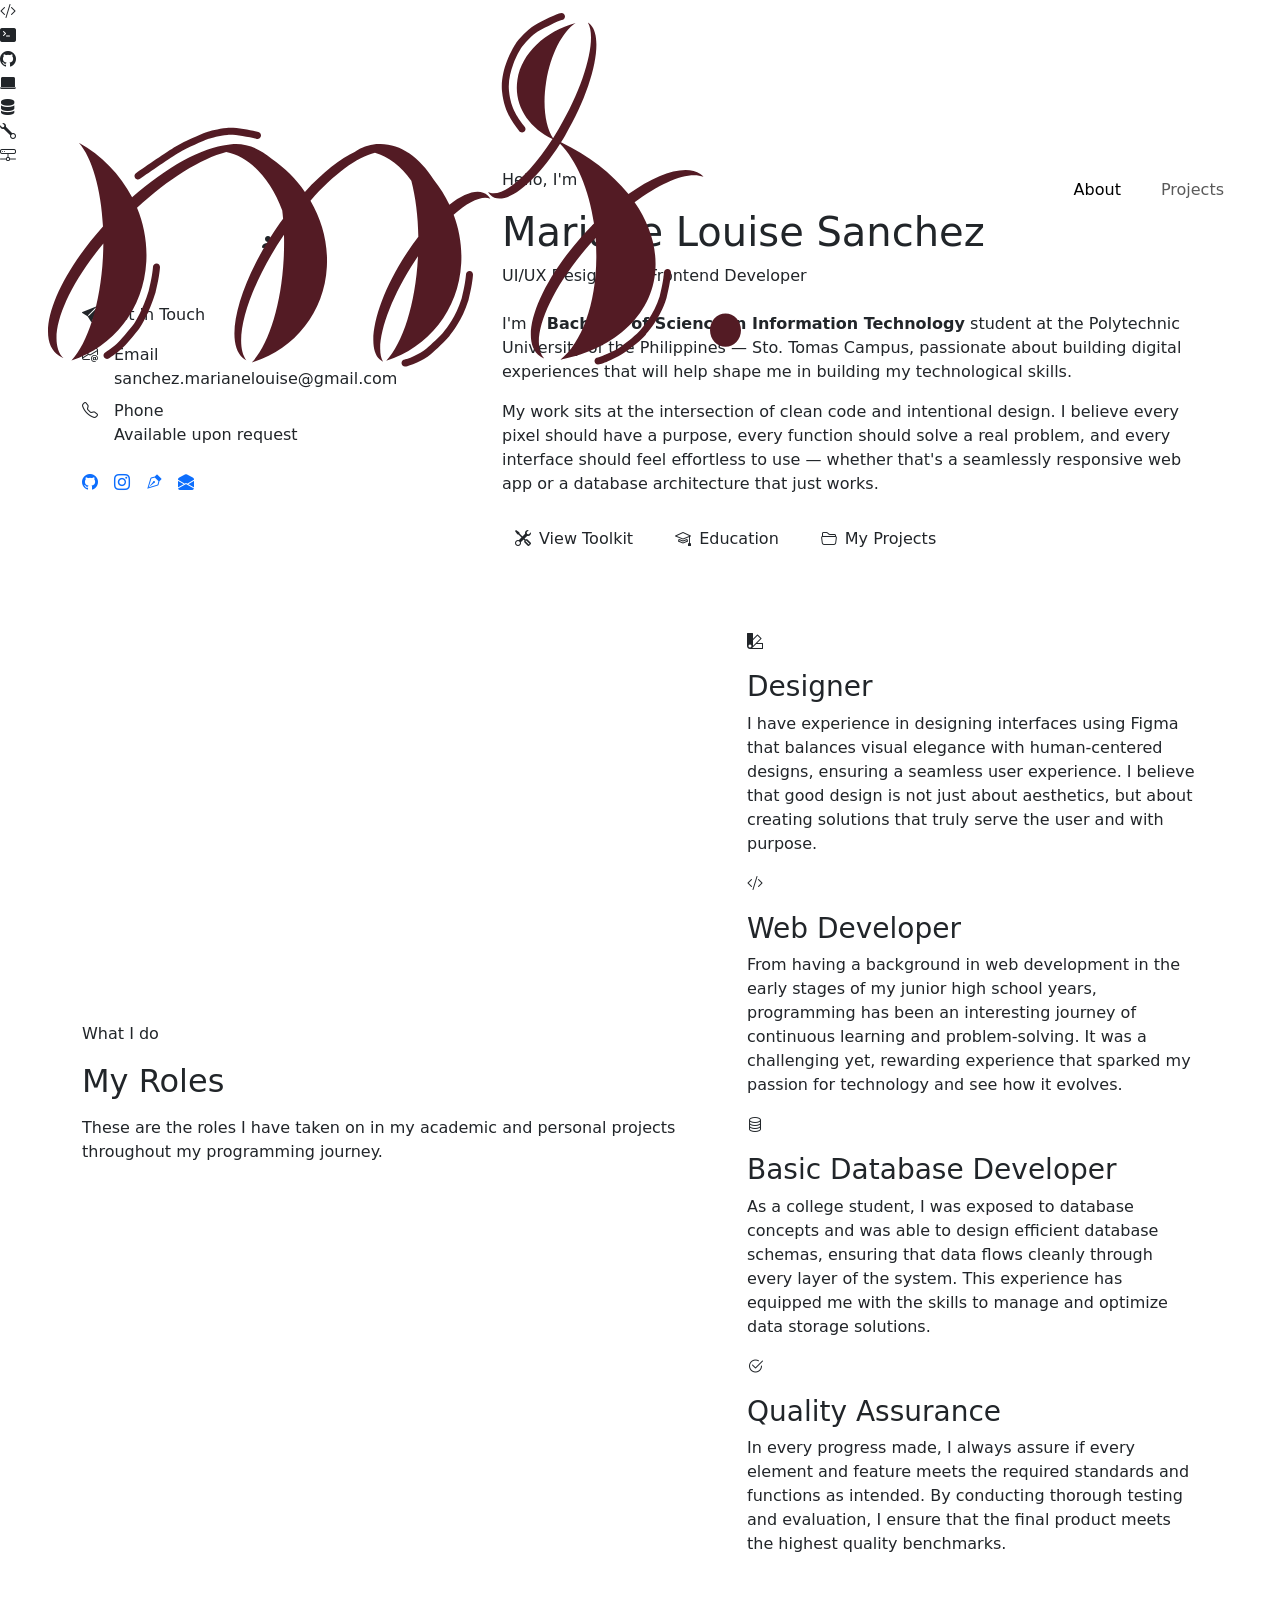
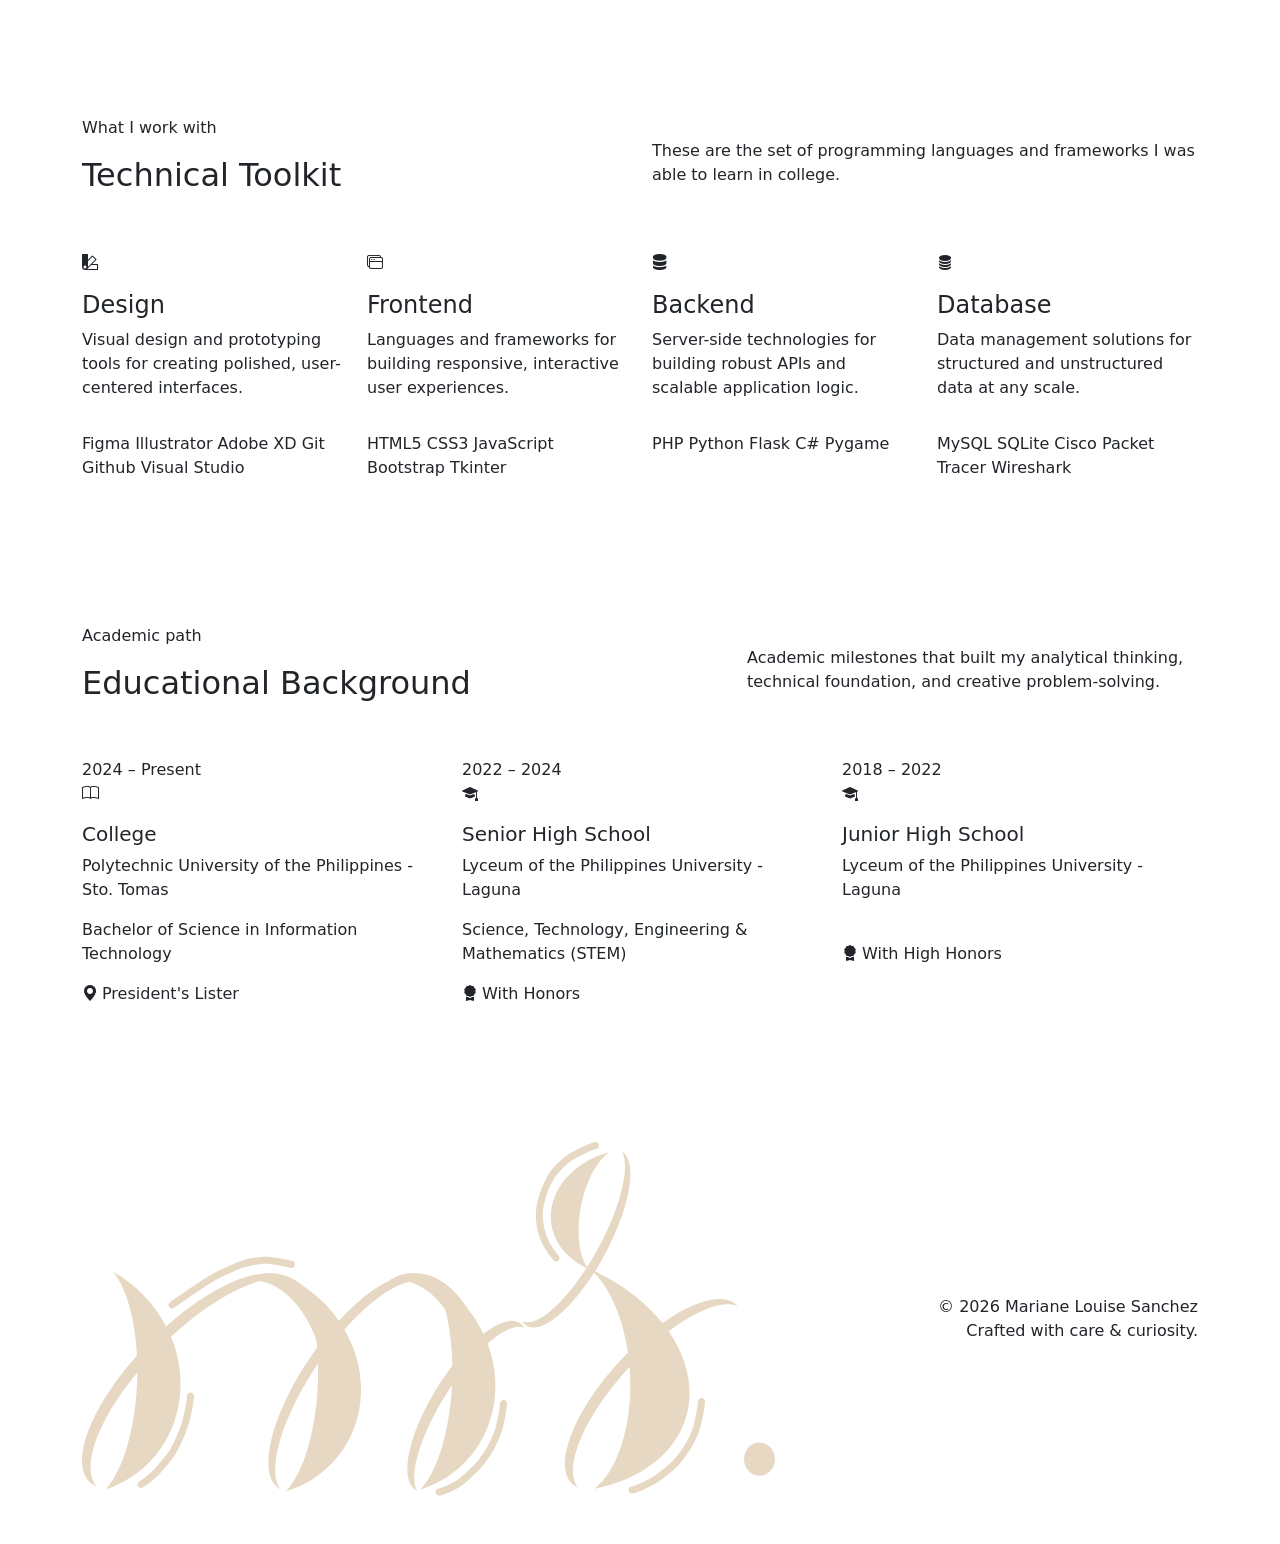
==== index.html @ dd2b7cd0 "Add files via upload" ====
<!doctype html>
<html lang="en">
<head>
  <meta charset="utf-8">
  <meta name="viewport" content="width=device-width, initial-scale=1">
  <title>Mariane Louise Sanchez — Portfolio</title>

  <link rel="icon" href="LogoR.svg" type="image/svg+xml">

  <!-- Google Fonts -->
  <link rel="preconnect" href="https://fonts.googleapis.com">
  <link rel="preconnect" href="https://fonts.gstatic.com" crossorigin>
  <link href="https://fonts.googleapis.com/css2?family=Cormorant+Garamond:ital,wght@0,300;0,400;0,500;0,600;1,300;1,400&family=Pinyon+Script&family=DM+Sans:wght@300;400;500&display=swap" rel="stylesheet">

  <!-- Bootstrap 5 -->
  <link href="https://cdn.jsdelivr.net/npm/bootstrap@5.3.8/dist/css/bootstrap.min.css" rel="stylesheet">
  <!-- Bootstrap Icons -->
  <link rel="stylesheet" href="https://cdn.jsdelivr.net/npm/bootstrap-icons@1.11.3/font/bootstrap-icons.css">

  <link rel="stylesheet" href="static/style.css">
</head>
<body>

  <!-- ░░ NAVBAR ░░ -->
  <nav class="navbar navbar-expand-lg ms-navbar fixed-top">
    <div class="container-fluid px-4 px-lg-5">
      <a class="navbar-brand ms-brand" href="index.html">
        <img src="LogoR.svg" alt="Mariane Louise Sanchez logo" class="navbar-logo">
      </a>
      <button class="navbar-toggler border-0 shadow-none" type="button"
              data-bs-toggle="collapse" data-bs-target="#navMain"
              aria-controls="navMain" aria-expanded="false" aria-label="Toggle navigation">
        <i class="bi bi-list fs-4 text-maroon"></i>
      </button>
      <div class="collapse navbar-collapse justify-content-end" id="navMain">
        <ul class="navbar-nav align-items-center gap-4">
          <li class="nav-item"><a class="nav-link ms-link active" href="index.html">About</a></li>
          <li class="nav-item"><a class="nav-link ms-link" href="projects.html">Projects</a></li>
        </ul>
      </div>
    </div>
  </nav>

  <!-- ░░ HERO / ABOUT ░░ -->
  <section id="about" class="ms-hero">
    <!-- Ambient background shapes -->
    <div class="hero-orb hero-orb-1" aria-hidden="true"></div>
    <div class="hero-orb hero-orb-2" aria-hidden="true"></div>
    <div class="hero-orb hero-orb-3" aria-hidden="true"></div>
    <!-- Floating coding icons scattered across the about section -->
    <div class="floating-icons" aria-hidden="true">
      <div class="fi fi-1"><i class="bi bi-code-slash"></i></div>
      <div class="fi fi-2"><i class="bi bi-terminal-fill"></i></div>
      <div class="fi fi-4"><i class="bi bi-github"></i></div>
      <div class="fi fi-5"><i class="bi bi-laptop-fill"></i></div>
      <div class="fi fi-6"><i class="bi bi-server"></i></div>
      <div class="fi fi-7"><i class="bi bi-wrench"></i></div>
      <div class="fi fi-10"><i class="bi bi-hdd-network"></i></div>
    </div>

    <div class="container">
      <div class="row align-items-center g-5 g-lg-0 min-vh-hero">

        <!-- LEFT: portrait + contact -->
        <div class="col-lg-5 col-xl-4 text-center text-lg-start fade-up" style="--delay:0.1s">
          <div class="portrait-wrap mx-auto">
            <!-- Decorative ring (hidden) kept for fallback) -->
            <div class="portrait-ring" aria-hidden="true"></div>
            <!-- Centered ambient blob behind portrait -->
            <div class="portrait-orb" aria-hidden="true"></div>
            <!-- Animated maroon aura behind the portrait -->
            <div class="portrait-aura" aria-hidden="true"></div>
            <!-- Portrait image (loads from static/images/1.jpg) -->
            <div class="portrait-img">
              <img src="static/images/1.jpg" alt="Mariane Louise Sanchez portrait" class="portrait-photo img-fluid" loading="lazy" onload="this.nextElementSibling.style.display='none'" onerror="this.style.display='none'">
              <div class="portrait-placeholder d-flex align-items-center justify-content-center" aria-hidden="true">
                <i class="bi bi-person-fill portrait-icon"></i>
              </div>
            </div>
            <!-- Floating badges removed per user request -->
          </div>

          <!-- Contact card -->
          <div class="contact-card mt-5 fade-up mx-auto" style="--delay:0.3s">
            <p class="contact-label mb-3"><i class="bi bi-send-fill me-2"></i>Get in Touch</p>
            <div class="d-flex align-items-start gap-3 mb-2">
              <i class="bi bi-envelope-at contact-icon"></i>
              <div>
                <div class="contact-key">Email</div>
                <div class="contact-val">sanchez.marianelouise@gmail.com</div>
              </div>
            </div>
            <div class="d-flex align-items-start gap-3">
              <i class="bi bi-telephone contact-icon"></i>
              <div>
                <div class="contact-key">Phone</div>
                <div class="contact-val">Available upon request</div>
              </div>
            </div>
            <div class="d-flex gap-3 mt-4">
              <a href="https://github.com" target="_blank" rel="noopener" class="social-pill" aria-label="GitHub">
                <i class="bi bi-github"></i>
              </a>
              <a href="https://www.instagram.com/by_louises/" target="_blank" rel="noopener" class="social-pill" aria-label="Instagram">
                <i class="bi bi-instagram"></i>
              </a>
              <a href="https://figma.com" target="_blank" rel="noopener" class="social-pill" aria-label="Figma">
                <i class="bi bi-vector-pen"></i>
              </a>
              <a href="mailto:marianelouisebsanchez@iskolarngbayan.pup.edu.ph" class="social-pill" aria-label="Outlook Email">
                <i class="bi bi-envelope-open-fill" aria-hidden="true"></i>
              </a>
            </div>
          </div>
        </div>

        <!-- RIGHT: intro text -->
        <div class="col-lg-7 col-xl-8 ps-lg-5 hero-right fade-up" style="--delay:0.2s">
          <p class="hero-eyebrow">Hello, I'm</p>
          <h1 class="hero-name">Mariane Louise Sanchez</h1>
          <p class="hero-role"> UI/UX Designer &nbsp;·&nbsp; Frontend Developer</p>

          <div class="divider-thin my-4"></div>

          <p class="hero-body">
            I'm a <strong>Bachelor of Science in Information Technology</strong> student at the Polytechnic University of the Philippines — Sto. Tomas Campus, passionate about building digital experiences that will help shape me in building my technological skills.
          </p>
          <p class="hero-body">
            My work sits at the intersection of clean code and intentional design. I believe every pixel should have a purpose, every function should solve a real problem, and every interface should feel effortless to use — whether that's a seamlessly responsive web app or a database architecture that just works.
          </p>

          <div class="d-flex flex-wrap gap-3 mt-4">
            <a class="btn ms-btn-primary" href="#toolkit">
              <i class="bi bi-tools me-2"></i>View Toolkit
            </a>
            <a class="btn ms-btn-outline" href="#education">
              <i class="bi bi-mortarboard me-2"></i>Education
            </a>
            <a class="btn ms-btn-outline" href="projects.html">
              <i class="bi bi-folder2-open me-2"></i>My Projects
            </a>
          </div>

        </div>

      </div>
    </div>

    <!-- Scroll cue removed per user request -->
  </section>

  <!-- ░░ WHAT I DO — 3-card strip ░░ -->
  <section class="ms-what-section py-5">
    <div class="container py-4">
      
        <div class="row g-4 align-items-center">
          <div class="col-lg-7 fade-up fade-left" style="--delay:0.1s">
            <div class="px-2 px-lg-0">
              <p class="section-eyebrow">What I do</p>
              <h2 class="section-title">My Roles</h2>
              <p class="section-sub mt-3">These are the roles I have taken on in my academic and personal projects throughout my programming journey.</p>
            </div>
          </div>

            <div class="col-lg-5">
            <div class="card-stack fade-right" data-stack>
              <div class="stack-item" data-index="0">
                <div class="what-card stack-card">
                  <div class="what-icon-wrap mb-3">
                    <i class="bi bi-palette2"></i>
                  </div>
                  <h3 class="what-title">Designer</h3>
                  <p class="what-body">I have experience in designing interfaces using Figma that balances visual elegance with human-centered designs, ensuring a seamless user experience. I believe that good design is not just about aesthetics, but about creating solutions that truly serve the user and with purpose.</p>
                </div>
              </div>
              <div class="stack-item" data-index="1">
                <div class="what-card stack-card">
                  <div class="what-icon-wrap mb-3">
                    <i class="bi bi-code-slash"></i>
                  </div>
                  <h3 class="what-title">Web Developer</h3>
                  <p class="what-body">From having a background in web development in the early stages of my junior high school years, programming has been an interesting journey of continuous learning and problem-solving. It was a challenging yet, rewarding experience that sparked my passion for technology and see how it evolves.</p>
                </div>
              </div>
              <div class="stack-item" data-index="2">
                <div class="what-card stack-card">
                  <div class="what-icon-wrap mb-3">
                    <i class="bi bi-database"></i>
                  </div>
                  <h3 class="what-title">Basic Database Developer</h3>
                  <p class="what-body">As a college student, I was exposed to database concepts and was able to design efficient database schemas, ensuring that data flows cleanly through every layer of the system. This experience has equipped me with the skills to manage and optimize data storage solutions.</p>
                </div>
              </div>
              <div class="stack-item" data-index="3">
                <div class="what-card stack-card">
                  <div class="what-icon-wrap mb-3">
                    <i class="bi bi-check2-circle"></i>
                  </div>
                  <h3 class="what-title">Quality Assurance</h3>
                  <p class="what-body">In every progress made, I always assure if every element and feature meets the required standards and functions as intended. By conducting thorough testing and evaluation, I ensure that the final product meets the highest quality benchmarks.</p>
                </div>
              </div>
            </div>
          </div>
        </div>
    </div>
  </section>

  <main>

    <!-- ░░ TECHNICAL TOOLKIT ░░ -->
    <section id="toolkit" class="ms-toolkit-section py-5">
      <div class="container py-4">

        <!-- Section header -->
        <div class="row mb-5 fade-up" style="--delay:0.1s">
          <div class="col-lg-6">
            <p class="section-eyebrow">What I work with</p>
            <h2 class="section-title">Technical Toolkit</h2>
          </div>
          <div class="col-lg-6 d-flex align-items-end">
            <p class="section-sub">These are the set of programming languages and frameworks I was able to learn in college. </p>
          </div>
        </div>

        <!-- Toolkit grid: 2 × 2 Bootstrap grid -->
        <div class="row g-4">

          <!-- Design -->
          <div class="col-sm-6 col-xl-3 fade-up" style="--delay:0.1s">
            <div class="tk-card h-100">
              <div class="tk-card-icon mb-3">
                <i class="bi bi-palette2"></i>
              </div>
              <h4 class="tk-card-title">Design</h4>
              <p class="tk-card-body">Visual design and prototyping tools for creating polished, user-centered interfaces.</p>
              <div class="tk-chips mt-auto pt-3">
                <span class="tk-chip">Figma</span>
                <span class="tk-chip">Illustrator</span>
                <span class="tk-chip">Adobe XD</span>
                <span class="tk-chip">Git</span>
                <span class="tk-chip">Github</span>
                <span class="tk-chip">Visual Studio</span>
              </div>
            </div>
          </div>

          <!-- Frontend -->
          <div class="col-sm-6 col-xl-3 fade-up" style="--delay:0.2s">
            <div class="tk-card tk-card--accent h-100">
              <div class="tk-card-icon mb-3">
                <i class="bi bi-window-stack"></i>
              </div>
              <h4 class="tk-card-title">Frontend</h4>
              <p class="tk-card-body">Languages and frameworks for building responsive, interactive user experiences.</p>
              <div class="tk-chips mt-auto pt-3">
                <span class="tk-chip">HTML5</span>
                <span class="tk-chip">CSS3</span>
                <span class="tk-chip">JavaScript</span>
                <span class="tk-chip">Bootstrap</span>
                <span class="tk-chip">Tkinter</span>
              </div>
            </div>
          </div>

          <!-- Backend -->
          <div class="col-sm-6 col-xl-3 fade-up" style="--delay:0.3s">
            <div class="tk-card h-100">
              <div class="tk-card-icon mb-3">
                <i class="bi bi-server"></i>
              </div>
              <h4 class="tk-card-title">Backend</h4>
              <p class="tk-card-body">Server-side technologies for building robust APIs and scalable application logic.</p>
              <div class="tk-chips mt-auto pt-3">
                <span class="tk-chip">PHP</span>
                <span class="tk-chip">Python</span>
                <span class="tk-chip">Flask</span>
                <span class="tk-chip">C#</span>
                <span class="tk-chip">Pygame</span>
              </div>
            </div>
          </div>

          <!-- Database -->
          <div class="col-sm-6 col-xl-3 fade-up" style="--delay:0.4s">
            <div class="tk-card tk-card--accent h-100">
              <div class="tk-card-icon mb-3">
                <i class="bi bi-database-fill"></i>
              </div>
              <h4 class="tk-card-title">Database</h4>
              <p class="tk-card-body">Data management solutions for structured and unstructured data at any scale.</p>
              <div class="tk-chips mt-auto pt-3">
                <span class="tk-chip">MySQL</span>
                <span class="tk-chip">SQLite</span>
                <span class="tk-chip">Cisco Packet Tracer</span>
                <span class="tk-chip">Wireshark</span>
              </div>
            </div>
          </div>
        </div>
      </div>
    </section>

    <!-- ░░ EDUCATIONAL BACKGROUND ░░ -->
    <section id="education" class="ms-education-section py-5">
      <div class="container py-4">

        <!-- Header -->
        <div class="row mb-5 fade-up" style="--delay:0.1s">
          <div class="col-lg-7">
            <p class="section-eyebrow section-eyebrow--light">Academic path</p>
            <h2 class="section-title section-title--light">Educational Background</h2>
          </div>
          <div class="col-lg-5 d-flex align-items-end">
            <p class="section-sub section-sub--light">Academic milestones that built my analytical thinking, technical foundation, and creative problem-solving.</p>
          </div>
        </div>

        <!-- Timeline: Bootstrap cards in a horizontal row with connecting line -->
        <div class="edu-timeline-wrap position-relative">
          <!-- Horizontal connector line (visible on md+) -->
          <div class="edu-line d-none d-md-block" aria-hidden="true"></div>

          <div class="row g-4 justify-content-center">

            <!-- Card 1 -->
            <div class="col-md-4 fade-up" style="--delay:0.15s">
              <div class="edu-card h-100">
                <div class="edu-card-year">2024 – Present</div>
                <div class="edu-icon-wrap mb-3">
                  <i class="bi bi-book"></i>
                </div>
                <h5 class="edu-card-title">College</h5>
                <p class="edu-degree">Polytechnic University of the Philippines - Sto. Tomas</p>
                <p class="edu-degree">Bachelor of Science in Information Technology</p>
                <p class="edu-campus"><i class="bi bi-geo-alt-fill me-1"></i>President's Lister</p>
              </div>
            </div>

            <!-- Card 2 -->
            <div class="col-md-4 fade-up" style="--delay:0.25s">
              <div class="edu-card h-100">
                <div class="edu-card-year">2022 – 2024</div>
                <div class="edu-icon-wrap mb-3">
                  <i class="bi bi-mortarboard-fill"></i>
                </div>
                <h5 class="edu-card-title">Senior High School</h5>
                <p class="edu-degree">Lyceum of the Philippines University - Laguna</p>
                <p class="edu-degree">Science, Technology, Engineering & Mathematics (STEM)</p>
                <p class="edu-campus"><i class="bi bi-award-fill me-1"></i>With Honors</p>
              </div>
            </div>

            <!-- Card 3 -->
            <div class="col-md-4 fade-up" style="--delay:0.35s">
              <div class="edu-card h-100">
                <div class="edu-card-year">2018 – 2022</div>
                <div class="edu-icon-wrap mb-3">
                  <i class="bi bi-mortarboard-fill"></i>
                </div>
                <h5 class="edu-card-title">Junior High School</h5>
                <p class="edu-degree">Lyceum of the Philippines University - Laguna</p>
                <br>
                <p class="edu-campus"><i class="bi bi-award-fill me-1"></i>With High Honors</p>
              </div>
            </div>

          </div>
        </div>
      </div>
    </section>

  </main>

  <!-- Stacked cards drag script -->
  <script>
    (function(){
      const stacks = document.querySelectorAll('[data-stack]');
      stacks.forEach(stack => {
        stack.style.touchAction = 'none';
        let items = Array.from(stack.querySelectorAll('.stack-item'));

        function refresh() {
          items.forEach((it, i) => {
            it.dataset.index = i;
            it.style.zIndex = String(100 - i);
            // clear inline transforms so CSS positioning applies
            it.style.transform = '';
            const card = it.querySelector('.stack-card');
            if (card) { card.style.transition = ''; card.style.transform = ''; card.style.opacity = ''; }
          });
        }

        refresh();

        let dragging = false, startX = 0, startY = 0, topItem = null, dragBounds = null;

        const pointerDown = (e) => {
          const top = items[0];
          if (!top) return;
          // only start drag if the pointer is within the right half of the section
          const section = stack.closest('.ms-what-section');
          if (section) {
            const sRect = section.getBoundingClientRect();
            const halfX = sRect.left + (sRect.width / 2);
            if (e.clientX < halfX) return; // ignore drags from left half
            // set drag bounds so movement is clamped within the right half
            dragBounds = { left: Math.round(halfX), right: Math.round(sRect.right) };
          } else {
            dragBounds = null;
          }
          if (!top.contains(e.target)) return;
          dragging = true;
          startX = e.clientX; startY = e.clientY;
          topItem = top;
          topItem.classList.add('dragging');
          topItem.setPointerCapture && topItem.setPointerCapture(e.pointerId);
        };

        const pointerMove = (e) => {
          if (!dragging || !topItem) return;
          // clamp clientX within dragBounds if available
          let clientX = e.clientX;
          if (dragBounds) {
            clientX = Math.max(dragBounds.left, Math.min(dragBounds.right, clientX));
          }
          const dx = clientX - startX;
          const dy = e.clientY - startY;
          const rotate = dx * 0.04;
          topItem.style.transform = `translate(calc(-50% + ${dx}px), calc(-50% + ${dy}px)) rotate(${rotate}deg)`;
          topItem.style.opacity = `${Math.max(0.3, 1 - Math.abs(dx)/600)}`;
          // reveal next card subtly
          if (items[1]) {
            const sign = dx > 0 ? 1 : -1;
            const reveal = Math.min(36, Math.abs(dx) * 0.12);
            items[1].style.transform = `translate(calc(-50% + ${22 + sign*reveal}px), -50%) scale(${0.99 + Math.min(0.03, Math.abs(dx)/1500)})`;
          }
        };

        const end = (e) => {
          if (!dragging || !topItem) return;
          dragging = false;
          try { topItem.releasePointerCapture && topItem.releasePointerCapture(e.pointerId); } catch(e){}
          topItem.classList.remove('dragging');
          // use clamped clientX (if dragBounds were set during pointerDown)
          let clientX = e.clientX;
          if (dragBounds) clientX = Math.max(dragBounds.left, Math.min(dragBounds.right, clientX));
          const dx = clientX - startX;
          const threshold = 80;
          if (Math.abs(dx) > threshold) {
            const dir = dx > 0 ? 1 : -1;
            if (dir > 0) {
              // fling off to the right (existing behaviour)
              topItem.style.transition = 'transform 360ms ease, opacity 360ms ease';
              topItem.style.transform = `translate(calc(-50% + ${dir*1100}px), calc(-50% + 0px)) rotate(${dir*24}deg)`;
              topItem.style.opacity = '0';
              setTimeout(() => {
                const moved = items.shift();
                items.push(moved);
                items.forEach(it => { it.style.transition=''; it.style.transform=''; it.style.opacity=''; });
                refresh();
              }, 380);
            } else {
              // leftward drags: fade and stack to bottom without flying past the midline
              topItem.style.transition = 'transform 320ms ease, opacity 320ms ease';
              topItem.style.transform = `translate(calc(-50% - 120px), calc(-50% + 0px)) rotate(-6deg)`;
              topItem.style.opacity = '0';
              setTimeout(() => {
                const moved = items.shift();
                items.push(moved);
                items.forEach(it => { it.style.transition=''; it.style.transform=''; it.style.opacity=''; });
                refresh();
              }, 340);
            }
          } else {
            // snap back to original
            topItem.style.transition = 'transform 260ms var(--transition), opacity 260ms ease';
            topItem.style.transform = '';
            topItem.style.opacity = '';
            if (items[1]) items[1].style.transform = '';
          }
          topItem = null;
          dragBounds = null;
        };

        stack.addEventListener('pointerdown', pointerDown);
        stack.addEventListener('pointermove', pointerMove);
        stack.addEventListener('pointerup', end);
        stack.addEventListener('pointercancel', end);
        stack.addEventListener('pointerleave', end);

        // ensure order on load
        window.addEventListener('load', refresh);
        window.addEventListener('resize', () => { setTimeout(refresh, 120); });
      });
    })();
  </script>

  <!-- ░░ FOOTER ░░ -->
  <footer class="ms-footer py-5">
    <div class="container">
      <div class="row align-items-center">
        <div class="col-md-4 text-center text-md-start mb-4 mb-md-0">
          <img src="LogoB.svg" alt="Mariane Louise Sanchez logo" class="footer-logo">
        </div>
        <div class="col-md-8 text-center text-md-end">
          <p class="footer-copy mb-0">© 2026 Mariane Louise Sanchez<br>
          <span class="footer-copy-sub">Crafted with care &amp; curiosity.</span></p>
        </div>
      </div>
    </div>
  </footer>

  <!-- Bootstrap JS -->
  <script src="https://cdn.jsdelivr.net/npm/bootstrap@5.3.8/dist/js/bootstrap.bundle.min.js"></script>

  <!-- Scroll-reveal animations -->
  <script>
    const fadeEls = document.querySelectorAll('.fade-up, .fade-right, .fade-left');
    const observer = new IntersectionObserver((entries) => {
      entries.forEach(entry => {
        if (entry.isIntersecting) {
          const el = entry.target;
          const delay = el.style.getPropertyValue('--delay') || '0s';
          el.style.transitionDelay = delay;
          el.classList.add('visible');
          observer.unobserve(el);
        }
      });
    }, { threshold: 0.12 });
    fadeEls.forEach(el => observer.observe(el));
  </script>
  <script>
    // Floating icons: show when portrait is hovered; icons spread out from the portrait and remain until individually hovered (removed)
    (function(){
      const iconsContainer = document.querySelector('.floating-icons');
      const portrait = document.querySelector('.portrait-wrap');
      if (!iconsContainer || !portrait) return;

      const icons = Array.from(iconsContainer.querySelectorAll('.fi'));
      const portraitImg = portrait.querySelector('.portrait-img') || portrait;

      // Utility to animate icons from portrait center to their final CSS positions
      function showIconsFromPortrait(){
        if (iconsContainer.classList.contains('visible')) return; // already shown
        const pRect = portraitImg.getBoundingClientRect();
        const pCenter = { x: pRect.left + pRect.width/2, y: pRect.top + pRect.height/2 };
        icons.forEach(icon => {
          const iRect = icon.getBoundingClientRect();
          const iCenter = { x: iRect.left + iRect.width/2, y: iRect.top + iRect.height/2 };
          const dx = pCenter.x - iCenter.x;
          const dy = pCenter.y - iCenter.y;
          icon.style.transform = `translate(${dx}px, ${dy}px) scale(0.6)`;
          icon.style.opacity = '0';
        });
        void iconsContainer.offsetWidth;
        iconsContainer.classList.add('visible');
        icons.forEach((icon, i) => {
          setTimeout(() => {
            icon.style.transition = 'transform 480ms cubic-bezier(.2,.9,.3,1), opacity 320ms ease';
            icon.style.transform = 'none';
            icon.style.opacity = '1';
          }, i * 70);
        });
      }

      // Detect touch devices
      const isTouch = ('ontouchstart' in window) || (navigator.maxTouchPoints && navigator.maxTouchPoints > 0);

      // Desktop: show icons on hover
      portrait.addEventListener('mouseenter', () => {
        if (!isTouch) showIconsFromPortrait();
      });

      // Touch: show icons on tap (do not auto-hide)
      if (isTouch) {
        portrait.addEventListener('click', (e) => {
          if (!iconsContainer.classList.contains('visible')) {
            showIconsFromPortrait();
          }
        });
      }

      // Do NOT hide icons on portrait mouseleave — they remain until individually removed

      // Each icon is removed when that icon is hovered (desktop) or tapped (touch)
      icons.forEach(icon => {
        const removeFn = () => {
          icon.style.transition = 'opacity 320ms ease, transform 240ms ease';
          icon.style.opacity = '0';
          icon.style.transform = 'scale(0.6)';
          setTimeout(()=> icon.remove(), 360);
        };
        icon.addEventListener('mouseenter', removeFn, { once: true });
        icon.addEventListener('click', removeFn, { once: true });
      });
    })();
  </script>
</body>
</html>
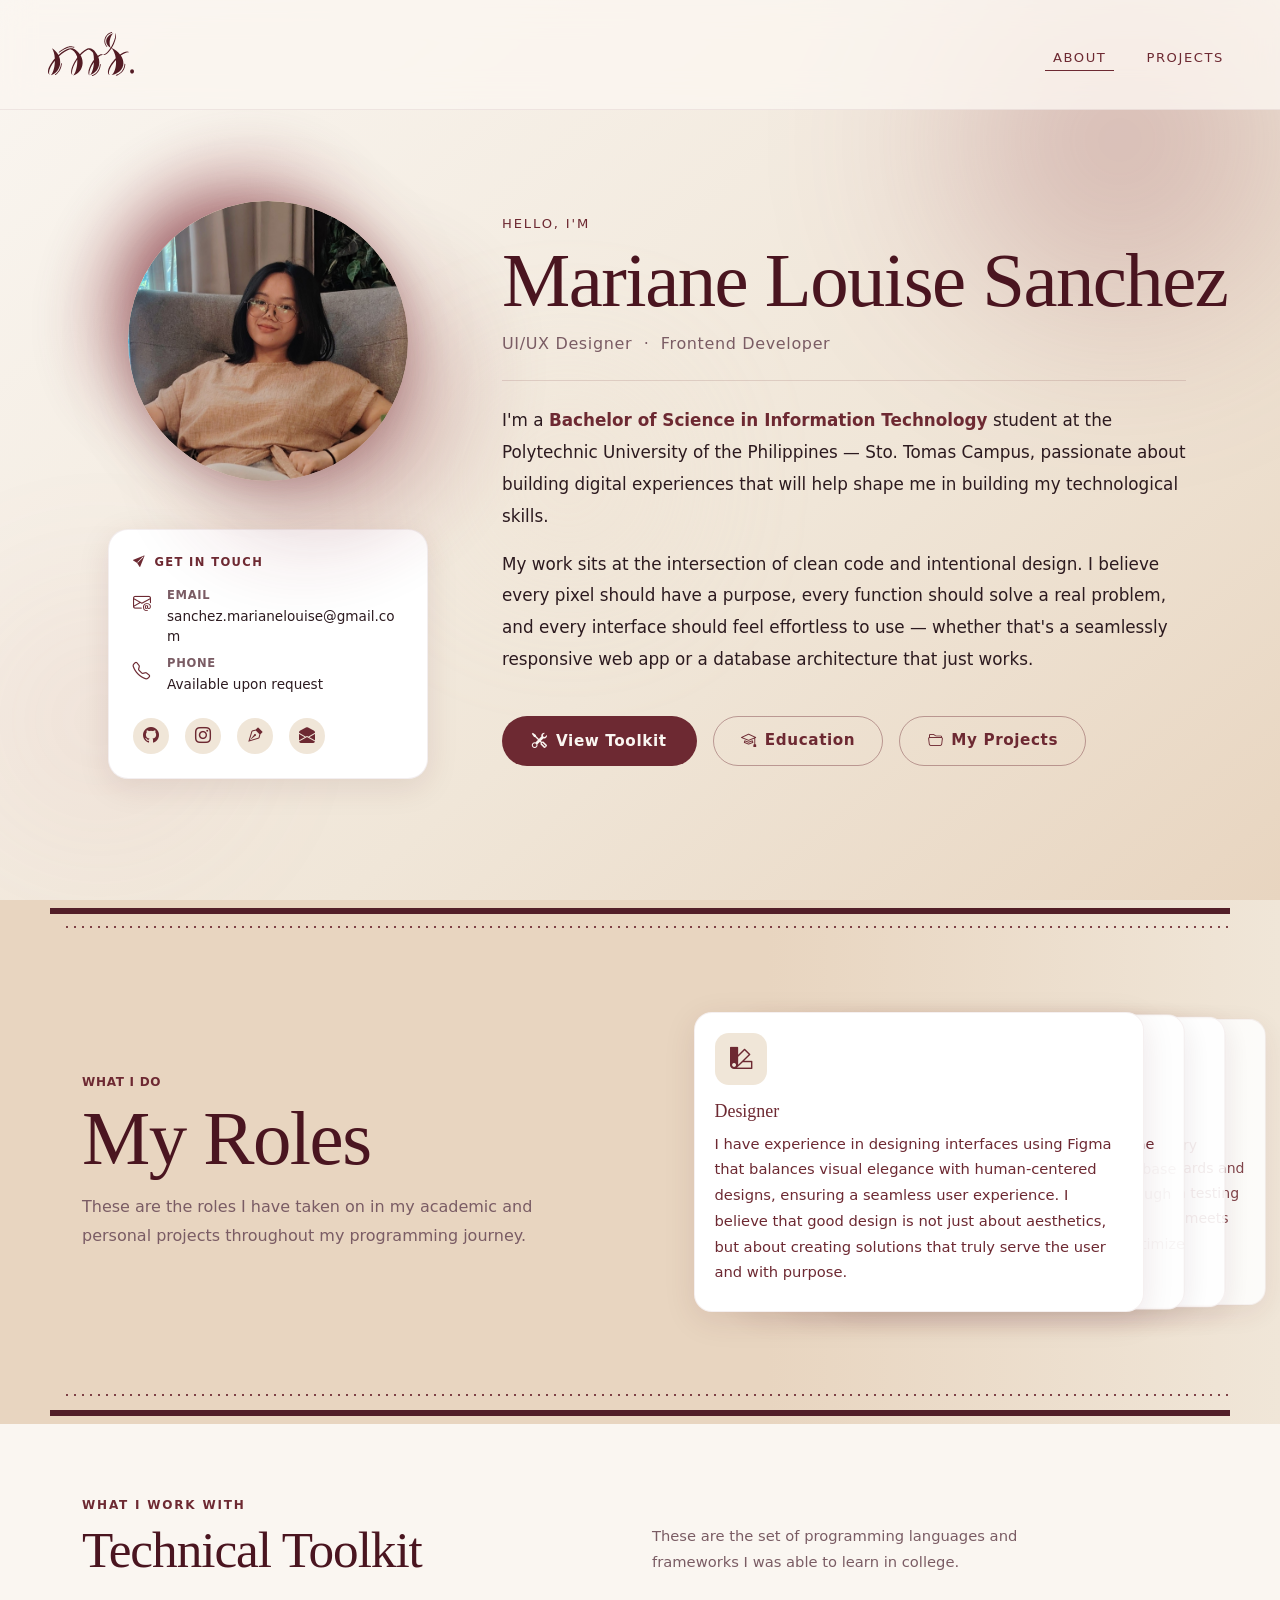
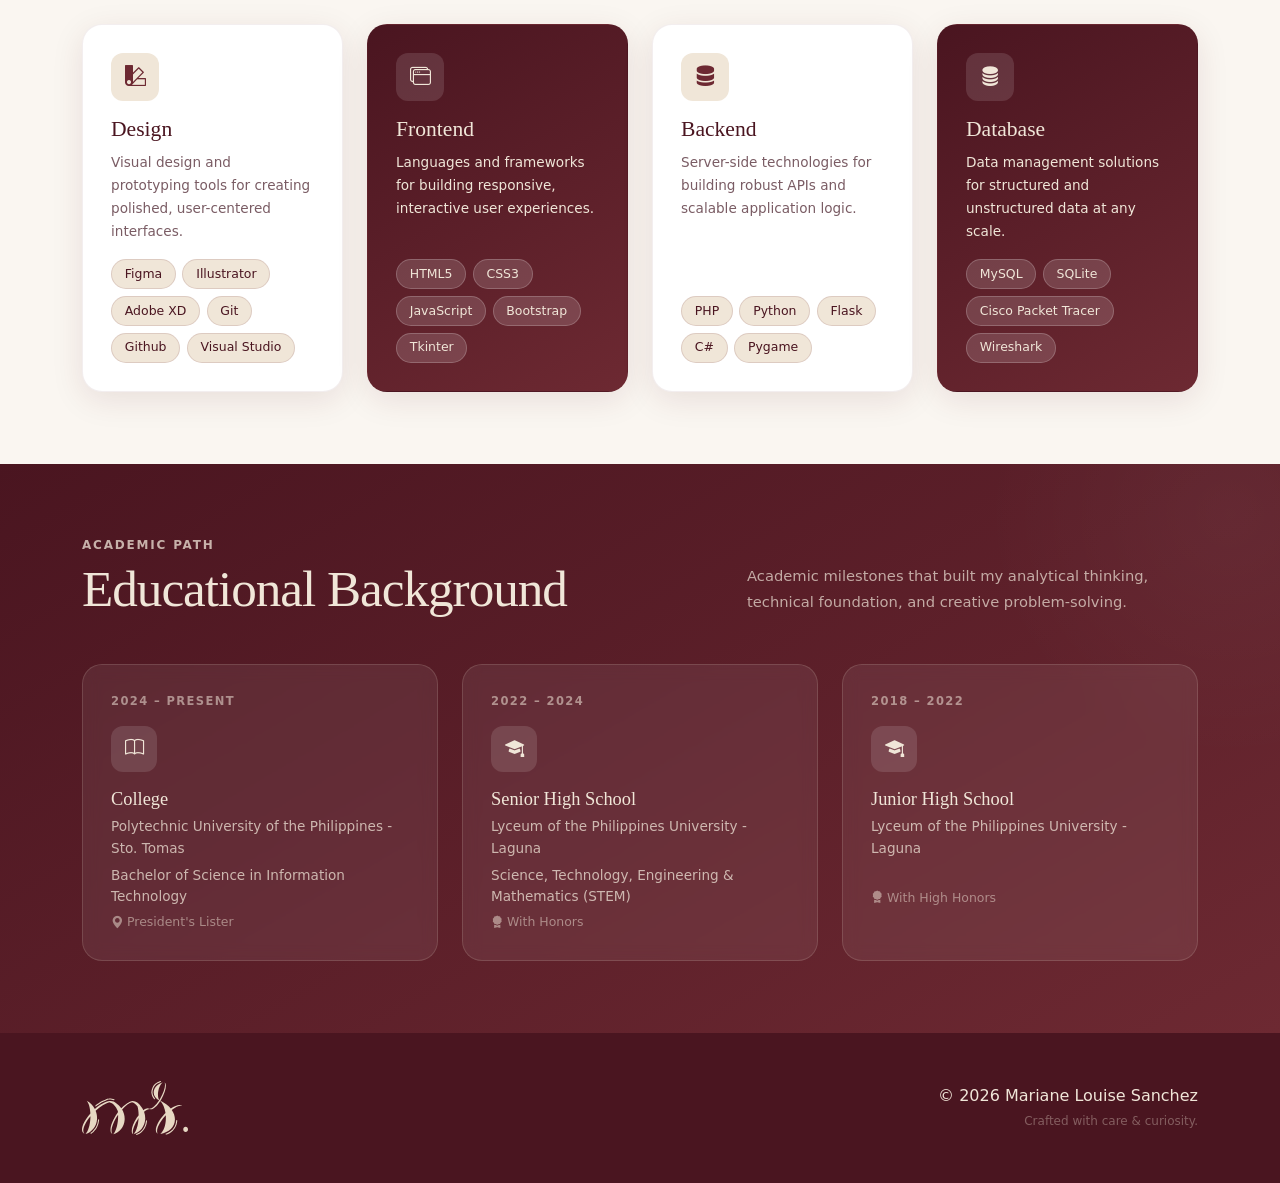
==== commit 529039e6: "added links" ====
--- a/index.html
+++ b/index.html
@@ -98,13 +98,13 @@
               </div>
             </div>
             <div class="d-flex gap-3 mt-4">
-              <a href="https://github.com" target="_blank" rel="noopener" class="social-pill" aria-label="GitHub">
+              <a href="https://github.com/marianelouisesanchez" target="_blank" rel="noopener" class="social-pill" aria-label="GitHub">
                 <i class="bi bi-github"></i>
               </a>
               <a href="https://www.instagram.com/by_louises/" target="_blank" rel="noopener" class="social-pill" aria-label="Instagram">
                 <i class="bi bi-instagram"></i>
               </a>
-              <a href="https://figma.com" target="_blank" rel="noopener" class="social-pill" aria-label="Figma">
+              <a href="https://www.figma.com/@marianesanchez_" target="_blank" rel="noopener" class="social-pill" aria-label="Figma">
                 <i class="bi bi-vector-pen"></i>
               </a>
               <a href="mailto:marianelouisebsanchez@iskolarngbayan.pup.edu.ph" class="social-pill" aria-label="Outlook Email">
--- a/static/style.css
+++ b/static/style.css
@@ -0,0 +1,1409 @@
+/* ============================================================
+   MARIANE LOUISE SANCHEZ — Portfolio Stylesheet
+   Palette: Deep Maroon · Warm Beige · Soft Rose · Ivory
+   Fonts: Cormorant Garamond (display) · Pinyon Script (brand) · DM Sans (body)
+   ============================================================ */
+
+/* ── TOKENS ── */
+:root {
+  --maroon-deep:  #4A1520;
+  --maroon:       #6D2932;
+  --maroon-mid:   #8B3A44;
+  --rose:         #C4768080;
+  --beige:        #F0E6D8;
+  --beige-warm:   #E8D5C0;
+  --ivory:        #FAF6F1;
+  --text-dark:    #2C1A1F;
+  --text-muted:   #7A5C64;
+  --white:        #FFFFFF;
+
+  --ff-display: 'Cormorant Garamond', Georgia, serif;
+  --ff-script:  'Pinyon Script', cursive;
+  --ff-body:    'DM Sans', system-ui, sans-serif;
+
+  --radius-card: 20px;
+  --radius-pill: 999px;
+  --shadow-soft: 0 8px 32px rgba(74, 21, 32, 0.10);
+  --shadow-card: 0 16px 48px rgba(74, 21, 32, 0.14);
+  --transition:  0.35s cubic-bezier(0.25, 0.46, 0.45, 0.94);
+  --nav-height: 80px; /* used to keep floating UI below the fixed navbar */
+}
+
+/* ── RESET & BASE ── */
+*, *::before, *::after { box-sizing: border-box; }
+html { scroll-behavior: smooth; }
+body {
+  font-family: var(--ff-body);
+  background: var(--ivory);
+  color: var(--text-dark);
+  -webkit-font-smoothing: antialiased;
+  overflow-x: hidden;
+}
+img { max-width: 100%; display: block; }
+
+/* When dragging stack cards, prevent text selection and show grabbing cursor */
+.ms-dragging, .ms-dragging * {
+  -webkit-user-select: none !important;
+  -moz-user-select: none !important;
+  -ms-user-select: none !important;
+  user-select: none !important;
+  cursor: grabbing !important;
+}
+
+/* ── SCROLL-REVEAL ── */
+.fade-up {
+  opacity: 0;
+  transform: translateY(32px);
+  transition: opacity 0.7s ease, transform 0.7s ease;
+}
+.fade-up.visible {
+  opacity: 1;
+  transform: translateY(0);
+}
+/* Slide-from-right reveal used for the card stack */
+.fade-right {
+  opacity: 0;
+  transform: translateX(80px);
+  transition: opacity 0.8s ease, transform 0.8s cubic-bezier(0.25, 0.46, 0.45, 0.94);
+}
+.fade-right.visible {
+  opacity: 1;
+  transform: translateX(0);
+}
+
+/* Slide-from-left reveal used for the left column text */
+.fade-left {
+  opacity: 0;
+  transform: translateX(-80px);
+  transition: opacity 0.8s ease, transform 0.8s cubic-bezier(0.25, 0.46, 0.45, 0.94);
+}
+.fade-left.visible {
+  opacity: 1;
+  transform: translateX(0);
+}
+@media (prefers-reduced-motion: reduce) {
+  .fade-up { opacity: 1; transform: none; transition: none; }
+}
+
+/* ============================================================
+   NAVBAR
+   ============================================================ */
+.ms-navbar {
+  background: rgba(250, 246, 241, 0.82);
+  backdrop-filter: blur(16px) saturate(140%);
+  -webkit-backdrop-filter: blur(16px) saturate(140%);
+  border-bottom: 1px solid rgba(109, 41, 50, 0.08);
+  padding-top: 0.9rem;
+  padding-bottom: 0.9rem;
+  transition: box-shadow var(--transition);
+  z-index: 1400; /* keep navbar above floating elements */
+}
+.ms-navbar.scrolled {
+  box-shadow: 0 4px 20px rgba(74, 21, 32, 0.08);
+}
+
+/* Logo in navbar */
+.navbar-logo {
+  height: 44px;
+  width: auto;
+  display: block;
+  
+}
+@media (max-width: 575.98px) {
+  .navbar-logo { height: 36px; }
+}
+
+/* Nav links */
+.ms-link {
+  font-family: var(--ff-body);
+  font-weight: 500;
+  font-size: 0.82rem;
+  letter-spacing: 0.12em;
+  text-transform: uppercase;
+  color: var(--maroon) !important;
+  position: relative;
+  padding-bottom: 2px !important;
+  transition: color var(--transition);
+}
+.ms-link::after {
+  content: '';
+  position: absolute;
+  bottom: -2px; left: 0;
+  width: 0; height: 1px;
+  background: var(--maroon);
+  transition: width var(--transition);
+}
+.ms-link:hover::after,
+.ms-link.active::after { width: 100%; }
+.ms-link:hover { color: var(--maroon-deep) !important; }
+
+/* CTA button in nav removed project-wide */
+
+/* Toggler icon override */
+.navbar-toggler:focus { box-shadow: none; }
+
+/* Brand wrapper: center the logo vertically and horizontally within its area */
+.ms-brand {
+  height: var(--nav-height);
+  display: flex;
+  align-items: center;
+  justify-content: center;
+}
+
+/* ============================================================
+   HERO / ABOUT
+   ============================================================ */
+.ms-hero {
+  position: relative;
+  min-height: 100vh;
+  display: flex;
+  align-items: center;
+  padding-top: 80px;
+  background: linear-gradient(140deg, var(--ivory) 0%, var(--beige) 60%, var(--beige-warm) 100%);
+  overflow: hidden;
+}
+.min-vh-hero { min-height: calc(100vh - 80px); }
+
+/* Ambient orbs */
+.hero-orb {
+  position: absolute;
+  border-radius: 50%;
+  pointer-events: none;
+  filter: blur(80px);
+  opacity: 0.35;
+}
+.hero-orb-1 {
+  width: 520px; height: 520px;
+  top: -120px; right: -100px;
+  background: radial-gradient(circle, var(--maroon-mid), transparent 70%);
+}
+.hero-orb-2 {
+  width: 360px; height: 360px;
+  bottom: 0; left: -80px;
+  background: radial-gradient(circle, var(--rose), transparent 70%);
+  opacity: 0.25;
+}
+.hero-orb-3 {
+  width: 240px; height: 240px;
+  top: 40%; left: 35%;
+  background: radial-gradient(circle, var(--beige-warm), transparent 70%);
+  opacity: 0.5;
+}
+
+/* Extra maroon blob sitting bottom-left near the contact card */
+.hero-orb-4 {
+  /* kept for backward-compatibility but hidden since orb moved into portrait */
+  display: none;
+}
+
+/* Orb centered behind the portrait (inside .portrait-wrap) */
+.portrait-orb {
+  position: absolute;
+  left: 50%; top: 50%;
+  width: 280px; height: 280px;
+  transform: translate(-50%, -50%);
+  border-radius: 50%;
+  background: radial-gradient(circle at center, rgba(139,58,68,0.96) 0%, rgba(139,58,68,0.72) 30%, rgba(139,58,68,0.28) 55%, transparent 75%);
+  filter: blur(48px);
+  opacity: 0.36;
+  z-index: 0;
+  pointer-events: none;
+}
+
+/* Portrait */
+.portrait-wrap {
+  position: relative;
+  width: 280px;
+  margin-left: auto;
+  margin-right: auto;
+}
+.portrait-ring {
+  /* keep in markup as fallback but hidden; replaced by aura */
+  display: none;
+}
+@keyframes spinRing {
+  to { transform: rotate(360deg); }
+}
+.portrait-img {
+  position: relative;
+  width: 280px; height: 280px;
+  border-radius: 50%;
+  overflow: hidden;
+  border: none; /* removed white border per request */
+  box-shadow: var(--shadow-card);
+  background: linear-gradient(145deg, var(--beige-warm), rgba(109,41,50,0.04));
+  z-index: 2;
+}
+
+/* Ensure the actual <img> fills the circular frame */
+.portrait-photo {
+  width: 100%;
+  height: 100%;
+  object-fit: cover;
+  display: block;
+  border-radius: 50%;
+}
+.portrait-wrap { overflow: visible; }
+
+/* Aura behind the portrait */
+.portrait-aura {
+  position: absolute;
+  left: 50%; top: 50%;
+  width: 320px; height: 320px;
+  transform: translate(-50%, -50%);
+  border-radius: 50%;
+  /* Solid near the image, fading at the edges (smaller) */
+  background: radial-gradient(circle at center, rgba(139,58,68,0.98) 0%, rgba(139,58,68,0.94) 14%, rgba(139,58,68,0.70) 30%, rgba(139,58,68,0.36) 48%, transparent 72%);
+  filter: blur(16px);
+  opacity: 0.9;
+  z-index: 1;
+  pointer-events: none;
+  transition: opacity 0.25s ease, transform 0.45s ease;
+  animation: auraMove 3.6s ease-in-out infinite, auraPulse 2.4s ease-in-out infinite;
+}
+
+/* Layered moving glow to create a drifting effect */
+.portrait-aura::before,
+.portrait-aura::after {
+  content: '';
+  position: absolute;
+  border-radius: 50%;
+  pointer-events: none;
+  z-index: 0;
+}
+.portrait-aura::before {
+  left: 50%; top: 50%;
+  width: 360px; height: 360px;
+  transform: translate(-50%, -50%);
+  background: radial-gradient(circle at 30% 30%, rgba(139,58,68,0.94), transparent 50%);
+  filter: blur(28px);
+  opacity: 0.9;
+  animation: auraDrift1 5.5s linear infinite;
+}
+.portrait-aura::after {
+  left: 50%; top: 50%;
+  width: 420px; height: 420px;
+  transform: translate(-50%, -50%);
+  background: radial-gradient(circle at 70% 70%, rgba(139,58,68,0.72), transparent 48%);
+  filter: blur(44px);
+  opacity: 0.62;
+  animation: auraDrift2 7.5s linear infinite;
+}
+
+@keyframes auraDrift1 {
+  0% { transform: translate(-52%, -48%) scale(1) rotate(0deg); }
+  25% { transform: translate(-46%, -52%) scale(1.02) rotate(10deg); }
+  50% { transform: translate(-50%, -58%) scale(1) rotate(18deg); }
+  75% { transform: translate(-56%, -50%) scale(0.98) rotate(10deg); }
+  100% { transform: translate(-52%, -48%) scale(1) rotate(0deg); }
+}
+
+@keyframes auraDrift2 {
+  0% { transform: translate(-48%, -52%) scale(1) rotate(0deg); }
+  30% { transform: translate(-58%, -46%) scale(1.03) rotate(-6deg); }
+  60% { transform: translate(-46%, -58%) scale(0.99) rotate(-14deg); }
+  100% { transform: translate(-48%, -52%) scale(1) rotate(0deg); }
+}
+
+@keyframes auraPulse {
+  0% { opacity: 0.9; }
+  50% { opacity: 0.75; }
+  100% { opacity: 0.9; }
+}
+
+@keyframes auraMove {
+  0% { transform: translate(-50%, -50%) scale(0.98) rotate(0deg); }
+  50% { transform: translate(-48%, -52%) scale(1.02) rotate(6deg); }
+  100% { transform: translate(-50%, -50%) scale(0.98) rotate(0deg); }
+}
+.portrait-placeholder {
+  width: 100%; height: 100%;
+  background: linear-gradient(145deg, var(--beige-warm) 0%, rgba(109,41,50,0.25) 100%);
+}
+.portrait-icon {
+  font-size: 7rem;
+  color: rgba(109, 41, 50, 0.35);
+}
+.portrait-badge {
+  position: absolute;
+  background: var(--white);
+  border-radius: var(--radius-pill);
+  padding: 0.4rem 0.9rem;
+  font-size: 0.78rem;
+  font-weight: 500;
+  box-shadow: var(--shadow-soft);
+  white-space: nowrap;
+  color: var(--text-dark);
+}
+.badge-avail {
+  top: 18px; right: -30px;
+  display: flex; align-items: center; gap: 0.4rem;
+  color: #2a6e3f;
+}
+.badge-dot {
+  width: 8px; height: 8px;
+  border-radius: 50%;
+  background: #3aaa6d;
+  display: inline-block;
+  animation: pulse 2s ease infinite;
+}
+@keyframes pulse {
+  0%, 100% { opacity: 1; transform: scale(1); }
+  50% { opacity: 0.6; transform: scale(0.85); }
+}
+.badge-exp {
+  bottom: 30px; left: -20px;
+  color: var(--maroon);
+}
+
+/* Badges hidden by default; reveal when user hovers the portrait wrap */
+.portrait-badge {
+  opacity: 0;
+  transform: translateY(8px);
+  transition: opacity var(--transition), transform var(--transition);
+  pointer-events: none;
+}
+.portrait-wrap:hover .portrait-badge {
+  opacity: 1;
+  transform: translateY(0);
+  pointer-events: auto;
+}
+
+/* Slightly intensify aura on hover */
+.portrait-wrap:hover .portrait-aura { opacity: 0.5; transform: translate(-50%, -50%) scale(1.04) rotate(2deg); }
+
+/* Contact card */
+.contact-card {
+  background: var(--white);
+  border-radius: var(--radius-card);
+  padding: 1.5rem;
+  box-shadow: var(--shadow-soft);
+  border: 1px solid rgba(109, 41, 50, 0.08);
+  max-width: 320px;
+}
+.contact-label {
+  font-size: 0.72rem;
+  font-weight: 600;
+  letter-spacing: 0.12em;
+  text-transform: uppercase;
+  color: var(--maroon);
+}
+.contact-icon {
+  font-size: 1.1rem;
+  color: var(--maroon);
+  margin-top: 3px;
+  flex-shrink: 0;
+}
+.contact-key {
+  font-size: 0.72rem;
+  font-weight: 600;
+  letter-spacing: 0.06em;
+  text-transform: uppercase;
+  color: var(--text-muted);
+  margin-bottom: 2px;
+}
+.contact-val {
+  font-size: 0.85rem;
+  color: var(--text-dark);
+  word-break: break-all;
+}
+.social-pill {
+  width: 36px; height: 36px;
+  border-radius: 50%;
+  background: var(--beige);
+  color: var(--maroon);
+  display: flex; align-items: center; justify-content: center;
+  text-decoration: none;
+  font-size: 1rem;
+  transition: background var(--transition), color var(--transition), transform var(--transition);
+}
+.social-pill:hover {
+  background: var(--maroon);
+  color: var(--white);
+  transform: translateY(-2px);
+}
+
+/* Outlook inline icon sizing */
+/* legacy outlook svg rules removed — using Bootstrap icon instead */
+/* no-op */
+
+/* Hero typography */
+.hero-eyebrow {
+  font-size: 0.82rem;
+  font-weight: 500;
+  letter-spacing: 0.14em;
+  text-transform: uppercase;
+  color: var(--maroon);
+  margin-bottom: 0.5rem;
+}
+.hero-name {
+  font-family: 'Pinyon Script', var(--ff-display);
+  font-size: clamp(3.6rem, 6vw, 5rem);
+  font-weight: 400;
+  line-height: 1.02;
+  color: var(--maroon-deep);
+  margin-bottom: 0.75rem;
+  letter-spacing: -0.02em;
+  white-space: nowrap;
+  overflow-wrap: normal;
+}
+.hero-role {
+  font-size: 1rem;
+  color: var(--text-muted);
+  letter-spacing: 0.04em;
+  margin-bottom: 0;
+}
+.divider-thin {
+  border: none;
+  border-top: 1px solid rgba(109, 41, 50, 0.15);
+}
+.hero-body {
+  font-size: 1.05rem;
+  line-height: 1.9;
+  color: var(--text-dark);
+  max-width: 72ch;
+}
+.hero-body strong { color: var(--maroon); font-weight: 600; }
+
+/* Adjust right column spacing so text moves slightly closer to the right edge on wide screens */
+.hero-right { padding-right: 1rem; }
+.hero-right .hero-body { max-width: 68ch; }
+@media (min-width: 1200px) {
+  .hero-right { padding-right: 0.75rem; }
+  .hero-right .hero-body { max-width: 74ch; }
+}
+
+/* Align the right column content to the bottom on large screens so text sits lower in the hero */
+@media (min-width: 992px) {
+  .min-vh-hero > .col-lg-7 { display: flex; flex-direction: column; justify-content: flex-end; }
+  .min-vh-hero > .col-lg-5 { display: flex; flex-direction: column; }
+}
+
+/* Footer: align logo and footer copy to the bottom line on md+ */
+@media (min-width: 768px) {
+  .ms-footer .row { align-items: flex-end; }
+  .footer-logo { display: block; max-height: 54px; }
+}
+
+/* CTA Buttons */
+.ms-btn-primary {
+  background: var(--maroon);
+  color: var(--ivory) !important;
+  border: none;
+  border-radius: var(--radius-pill);
+  padding: 0.85rem 1.9rem;
+  font-size: 0.95rem;
+  font-weight: 600;
+  text-decoration: none;
+  letter-spacing: 0.04em;
+  transition: background var(--transition), transform var(--transition), box-shadow var(--transition);
+}
+.ms-btn-primary:hover {
+  background: var(--maroon-deep);
+  transform: translateY(-2px);
+  box-shadow: 0 10px 28px rgba(74, 21, 32, 0.25);
+}
+.ms-btn-outline {
+  background: transparent;
+  color: var(--maroon) !important;
+  border: 1px solid rgba(109, 41, 50, 0.4);
+  border-radius: var(--radius-pill);
+  padding: 0.75rem 1.7rem;
+  font-size: 0.95rem;
+  font-weight: 600;
+  text-decoration: none;
+  letter-spacing: 0.04em;
+  transition: all var(--transition);
+}
+.ms-btn-outline:hover {
+  background: var(--maroon);
+  color: var(--white) !important;
+  border-color: var(--maroon);
+  transform: translateY(-2px);
+}
+
+/* Scroll cue */
+/* Scroll cue removed */
+
+/* ============================================================
+   WHAT I DO
+   ============================================================ */
+.ms-what-section {
+  background: var(--beige-warm);
+}
+
+/* Decorative double border: thick solid outer line and thinner dotted inner line */
+.ms-what-section {
+  position: relative;
+  padding-top: 2.25rem; /* ensure space for the decorative lines */
+  padding-bottom: 2.25rem;
+  overflow: visible;
+  /* subtle right-side gradient to lighter beige */
+  background: linear-gradient(90deg, var(--beige-warm) 0%, var(--beige-warm) 60%, var(--beige) 100%);
+}
+.ms-what-section::before,
+.ms-what-section::after {
+  content: '';
+  position: absolute;
+  left: 50px;
+  right: 50px;
+  height: 28px;
+  pointer-events: none;
+  z-index: 5;
+  background-repeat: no-repeat;
+  /* two layered backgrounds: solid thicker line near edge and a dotted thin line slightly inset */
+  background-image:
+    linear-gradient(var(--maroon-deep), var(--maroon-deep)),
+    repeating-linear-gradient(to right, rgba(109,41,50,0.9) 0 2px, transparent 2px 8px);
+  background-size: 100% 6px, 100% 2px;
+  background-position: top left, 16px 18px;
+  opacity: 0.95;
+}
+.ms-what-section::before { top: 8px; }
+.ms-what-section::after {
+  bottom: 8px;
+  /* invert the dotted line placement for bottom */
+  background-position: bottom left, 16px 6px;
+}
+.what-card {
+  background: var(--white);
+  border-radius: var(--radius-card);
+  padding: 2rem;
+  border: 1px solid rgba(109, 41, 50, 0.07);
+  box-shadow: var(--shadow-soft);
+  transition: transform var(--transition), box-shadow var(--transition);
+}
+.what-card:hover {
+  transform: translateY(-4px);
+  box-shadow: var(--shadow-card);
+}
+.what-card--mid {
+  background: var(--maroon);
+}
+.what-card--mid .what-icon-wrap,
+.what-card--mid .what-title,
+.what-card--mid .what-body { color: var(--ivory) !important; }
+.what-card--mid .what-icon-wrap {
+  background: rgba(255,255,255,0.15) !important;
+}
+.what-icon-wrap {
+  width: 52px; height: 52px;
+  border-radius: 14px;
+  background: var(--beige);
+  color: var(--maroon);
+  display: flex; align-items: center; justify-content: center;
+  font-size: 1.4rem;
+}
+.what-title {
+  font-family: var(--ff-display);
+  font-size: 1.5rem;
+  font-weight: 500;
+  color: var(--maroon-deep);
+  margin-bottom: 0.5rem;
+}
+.what-body {
+  font-size: 0.9rem;
+  line-height: 1.75;
+  color: var(--text-muted);
+  margin: 0;
+}
+
+
+/* ============================================================
+   WHAT I DO — Carousel styles and drag states
+   ============================================================ */
+.card-carousel {
+  display: flex;
+  gap: 1.5rem;
+  overflow-x: auto;
+  overflow-y: visible; /* allow shadows and rounded corners to show */
+  -webkit-overflow-scrolling: touch;
+  scroll-snap-type: x mandatory;
+  padding-bottom: 0.5rem;
+  align-items: stretch; /* ensure items fill vertically */
+  scroll-behavior: smooth;
+  padding-left: 6vw; padding-right: 6vw; /* give space so first/last can center better */
+}
+.card-carousel::-webkit-scrollbar { height: 8px; }
+.card-carousel::-webkit-scrollbar-thumb { background: rgba(0,0,0,0.08); border-radius: 99px; }
+.carousel-item { scroll-snap-align: center; flex: 0 0 44%; box-sizing: border-box; display: flex; align-items: stretch; justify-content: center; position: relative; }
+.carousel-item .what-card { height: 100%; min-height: 240px; width: 100%; }
+.carousel-item .what-card { transition: transform 320ms var(--transition), box-shadow 320ms var(--transition); }
+.carousel-item.active .what-card { transform: translateY(-6px) scale(1.01); box-shadow: 0 20px 40px rgba(74,21,32,0.18); z-index: 6; }
+
+/* Larger left column influence: make title sit comfortably and match hero sizing */
+.ms-what-section .section-eyebrow { letter-spacing: 0.06em; }
+.ms-what-section .section-title { line-height: 1; font-size: clamp(3.6rem, 6vw, 5rem); }
+
+/* Make the section subtitle match hero role sizing */
+.ms-what-section .section-sub { font-size: 1rem; line-height: 1.8; }
+
+/* Drag cursor states */
+.card-carousel { cursor: grab; }
+.card-carousel.is-grabbing { cursor: grabbing; }
+
+/* Responsive: on small screens show one card at a time */
+@media (max-width: 767.98px) {
+  .carousel-item { flex: 0 0 80%; }
+  .ms-what-section .col-lg-7, .ms-what-section .col-lg-5 { flex: 0 0 100%; max-width: 100%; }
+  .ms-what-section .px-lg-0 { padding-left: 0; padding-right: 0; }
+  .card-carousel { padding-left: 6vw; padding-right: 6vw; }
+}
+
+@media (min-width: 768px) and (max-width: 991.98px) {
+  .carousel-item { flex: 0 0 48%; }
+}
+
+@media (min-width: 992px) and (max-width: 1199.98px) {
+  .carousel-item { flex: 0 0 46%; }
+}
+
+@media (min-width: 1200px) {
+  .carousel-item { flex: 0 0 44%; }
+}
+
+/* ============================================================
+   STACKED CARDS (new behavior)
+   ============================================================ */
+
+.card-stack { position: relative; width: 100%; height: 380px; display: flex; align-items: center; justify-content: center; }
+.stack-item { position: absolute; left: 50%; top: 50%; transform: translate(-50%, -50%); transition: transform 300ms var(--transition), opacity 260ms ease; }
+.stack-card { width: 450px; height: 300px; border-radius: 18px; box-shadow: var(--shadow-soft); overflow: visible; display: flex; flex-direction: column; padding: 1.25rem; background: var(--white); }
+.stack-item[data-index="0"] { transform: translate(calc(-50% + 0px), -50%) translateZ(0); z-index: 5; }
+.stack-item[data-index="1"] { transform: translate(calc(-50% + 44px), -50%) scale(0.985); z-index: 4; opacity: 0.95; }
+.stack-item[data-index="2"] { transform: translate(calc(-50% + 88px), -50%) scale(0.97); z-index: 3; opacity: 0.9; }
+.stack-item[data-index="3"] { transform: translate(calc(-50% + 132px), -50%) scale(0.955); z-index: 2; opacity: 0.85; }
+
+.stack-card .what-title { font-size: 1.12rem; }
+.stack-card .what-body { font-size: 0.92rem; }
+
+/* Card text should be maroon for stacked cards */
+.stack-card .what-title,
+.stack-card .what-body { color: var(--maroon) !important; }
+
+.stack-item.dragging { transition: none; }
+.stack-item.dragging.next { transform: translate(calc(-50% + 80px), -50%) scale(0.94); }
+.stack-item.dragging.prev { transform: translate(calc(-50% - 80px), -50%) scale(0.94); }
+
+@media (max-width: 767.98px) {
+  .stack-card { width: 280px; height: 220px; }
+  .stack-item[data-index="1"] { transform: translate(calc(-50% + 22px), -50%) scale(0.99); }
+  .stack-item[data-index="2"] { transform: translate(calc(-50% + 44px), -50%) scale(0.98); }
+}
+
+@media (max-width: 991.98px) {
+  .card-stack { height: 340px; }
+}
+
+@media (max-width: 575.98px) {
+  .card-stack { height: 300px; }
+}
+
+/* Make stacked cards easier to grab: prevent accidental text selection
+   and show grab/grabbing cursor states for clearer affordance */
+.card-stack,
+.card-stack * {
+  -webkit-user-select: none;
+  -moz-user-select: none;
+  -ms-user-select: none;
+  user-select: none;
+}
+.card-stack { touch-action: none; cursor: grab; }
+.stack-card { cursor: grab; }
+.stack-item.dragging,
+.stack-item.dragging * {
+  cursor: grabbing !important;
+}
+
+/* Move stacked cards slightly left on larger screens so they don't sit on the right edge */
+@media (min-width: 992px) {
+  .ms-what-section .card-stack {
+    max-width: 520px;
+    margin-left: auto; /* keep stack aligned to the right within its column */
+    margin-right: 0; /* remove hard page-edge offset — column padding will create the gap */
+    justify-content: center;
+  }
+
+  /* Add padding inside the right column so the stack sits further from the page edge */
+  .ms-what-section .col-lg-5 {
+    padding-right: 120px;
+  }
+}
+
+/* Give the left text column matching right padding so content aligns visually */
+@media (min-width: 992px) {
+  .ms-what-section .px-lg-0 {
+    padding-right: 56px;
+  }
+}
+
+/* ============================================================
+   SECTION SHARED TYPOGRAPHY
+   ============================================================ */
+.section-eyebrow {
+  font-size: 0.75rem;
+  font-weight: 600;
+  letter-spacing: 0.15em;
+  text-transform: uppercase;
+  color: var(--maroon);
+  margin-bottom: 0.6rem;
+}
+.section-eyebrow--light { color: rgba(240, 230, 216, 0.75); }
+.section-title {
+  font-family: 'Pinyon Script', var(--ff-display);
+  font-size: clamp(2.2rem, 4vw, 3.4rem);
+  font-weight: 400;
+  line-height: 1.02;
+  letter-spacing: -0.02em;
+  color: var(--maroon-deep);
+  margin-bottom: 0;
+}
+.section-title--light { color: var(--beige); }
+.section-title--light em { color: rgba(240, 230, 216, 0.85); }
+.section-sub {
+  font-size: 0.92rem;
+  line-height: 1.8;
+  color: var(--text-muted);
+  max-width: 46ch;
+  margin: 0;
+}
+.section-sub--light { color: rgba(240, 230, 216, 0.70); }
+
+/* ============================================================
+   TOOLKIT
+   ============================================================ */
+.ms-toolkit-section {
+  background: var(--ivory);
+}
+
+/* Ensure toolkit headers match sizing used in the "What I do" section */
+.ms-toolkit-section .section-title {
+  font-family: 'Pinyon Script', var(--ff-display);
+  font-size: clamp(2.2rem, 4vw, 3.4rem);
+  line-height: 1.02;
+  color: var(--maroon-deep);
+}
+.ms-toolkit-section .section-sub {
+  font-size: 0.92rem;
+  line-height: 1.8;
+  color: var(--text-muted);
+  max-width: 46ch;
+}
+.tk-card {
+  background: var(--white);
+  border-radius: var(--radius-card);
+  padding: 1.75rem;
+  border: 1px solid rgba(109, 41, 50, 0.08);
+  box-shadow: var(--shadow-soft);
+  display: flex;
+  flex-direction: column;
+  transition: transform var(--transition), box-shadow var(--transition);
+}
+
+/* Simple slideshow styles for project modals */
+.proj-slideshow { position: relative; overflow: hidden; height: 100%; }
+.proj-slideshow .proj-slide {
+  position: absolute;
+  inset: 0;
+  width: 100%;
+  height: 100%;
+  opacity: 0;
+  z-index: 0;
+  transition: opacity var(--transition) ease;
+  will-change: opacity;
+  pointer-events: none;
+}
+.proj-slideshow .proj-slide.active {
+  opacity: 1;
+  z-index: 1;
+  pointer-events: auto;
+}
+.proj-slide-media { width: 100%; height: 100%; object-fit: contain; display: block; }
+.tk-card:hover {
+  transform: translateY(-4px);
+  box-shadow: var(--shadow-card);
+}
+.tk-card--accent {
+  background: linear-gradient(150deg, var(--maroon-deep) 0%, var(--maroon) 100%);
+  border-color: transparent;
+}
+.tk-card--accent .tk-card-icon,
+.tk-card--accent .tk-card-title,
+.tk-card--accent .tk-card-body { color: var(--beige) !important; }
+.tk-card--accent .tk-card-icon {
+  background: rgba(255,255,255,0.12) !important;
+}
+.tk-card--accent .tk-chip {
+  background: rgba(255,255,255,0.15);
+  color: var(--beige);
+  border-color: rgba(255,255,255,0.20);
+}
+.tk-card-icon {
+  width: 48px; height: 48px;
+  border-radius: 12px;
+  background: var(--beige);
+  color: var(--maroon);
+  display: flex; align-items: center; justify-content: center;
+  font-size: 1.3rem;
+}
+.tk-card-title {
+  font-family: var(--ff-display);
+  font-size: 1.35rem;
+  font-weight: 500;
+  color: var(--maroon-deep);
+  margin-bottom: 0.5rem;
+}
+.tk-card-body {
+  font-size: 0.85rem;
+  line-height: 1.7;
+  color: var(--text-muted);
+  margin: 0;
+  flex-grow: 0;
+}
+.tk-chips {
+  display: flex;
+  flex-wrap: wrap;
+  gap: 0.4rem;
+}
+.tk-chip {
+  display: inline-flex;
+  align-items: center;
+  padding: 0.3rem 0.8rem;
+  border-radius: var(--radius-pill);
+  background: var(--beige);
+  color: var(--maroon-deep);
+  border: 1px solid rgba(109, 41, 50, 0.14);
+  font-size: 0.78rem;
+  font-weight: 500;
+  transition: background var(--transition), color var(--transition);
+}
+.tk-chip:hover {
+  background: var(--maroon);
+  color: var(--white);
+  border-color: var(--maroon);
+}
+.tk-chip--glow {
+  background: transparent;
+  border: 1px solid rgba(109, 41, 50, 0.25);
+  color: var(--maroon);
+  animation: glowPulse 3s ease infinite;
+}
+@keyframes glowPulse {
+  0%, 100% { box-shadow: 0 0 0 0 rgba(109, 41, 50, 0); }
+  50% { box-shadow: 0 0 10px 2px rgba(109, 41, 50, 0.10); }
+}
+
+.learning-strip {
+  background: var(--beige);
+  border-radius: var(--radius-card);
+  padding: 1rem 1.5rem;
+  border: 1px dashed rgba(109, 41, 50, 0.20);
+}
+.learning-label {
+  font-size: 0.82rem;
+  font-weight: 600;
+  color: var(--maroon);
+  letter-spacing: 0.04em;
+}
+
+/* ============================================================
+   EDUCATION
+   ============================================================ */
+.ms-education-section {
+  background: linear-gradient(150deg, var(--maroon-deep) 0%, var(--maroon) 100%);
+  position: relative;
+  overflow: hidden;
+}
+.ms-education-section::before {
+  content: '';
+  position: absolute;
+  top: -200px; right: -200px;
+  width: 500px; height: 500px;
+  border-radius: 50%;
+  background: radial-gradient(circle, rgba(255,255,255,0.04), transparent 70%);
+  pointer-events: none;
+}
+
+/* Timeline connector line */
+.edu-timeline-wrap { position: relative; }
+.edu-line {
+  /* connector line removed per design request */
+  display: none !important;
+}
+
+/* Education cards */
+.edu-card {
+  background: rgba(255,255,255,0.07);
+  border: 1px solid rgba(240, 230, 216, 0.15);
+  border-radius: var(--radius-card);
+  padding: 1.75rem;
+  color: var(--beige);
+  position: relative;
+  transition: background var(--transition), transform var(--transition);
+  backdrop-filter: blur(8px);
+}
+.edu-card:hover {
+  background: rgba(255,255,255,0.12);
+  transform: translateY(-4px);
+}
+.edu-card-year {
+  font-size: 0.72rem;
+  font-weight: 600;
+  letter-spacing: 0.12em;
+  text-transform: uppercase;
+  color: rgba(240, 230, 216, 0.55);
+  margin-bottom: 1rem;
+}
+.edu-icon-wrap {
+  width: 46px; height: 46px;
+  border-radius: 12px;
+  background: rgba(255,255,255,0.12);
+  color: var(--beige);
+  display: flex; align-items: center; justify-content: center;
+  font-size: 1.2rem;
+}
+.edu-card-title {
+  font-family: var(--ff-display);
+  font-size: 1.15rem;
+  font-weight: 500;
+  color: var(--beige);
+  margin-bottom: 0.4rem;
+}
+.edu-degree {
+  font-size: 0.85rem;
+  line-height: 1.6;
+  color: rgba(240, 230, 216, 0.75);
+  margin-bottom: 0.3rem;
+}
+.edu-campus {
+  font-size: 0.78rem;
+  color: rgba(240, 230, 216, 0.50);
+  margin: 0;
+}
+
+/* Certifications */
+.cert-card {
+  background: rgba(255,255,255,0.06);
+  border: 1px solid rgba(240, 230, 216, 0.12);
+  border-radius: 14px;
+  padding: 1rem 1.2rem;
+  transition: background var(--transition);
+}
+.cert-card:hover { background: rgba(255,255,255,0.11); }
+.cert-icon {
+  font-size: 1.5rem;
+  color: var(--beige-warm);
+  flex-shrink: 0;
+}
+.cert-name {
+  font-size: 0.85rem;
+  font-weight: 500;
+  color: var(--beige);
+  margin-bottom: 2px;
+}
+.cert-issuer {
+  font-size: 0.75rem;
+  color: rgba(240, 230, 216, 0.50);
+}
+
+/* ============================================================
+   FOOTER
+   ============================================================ */
+.ms-footer {
+  background: var(--maroon-deep);
+  color: var(--beige);
+}
+.footer-logo {
+  height: 55px;
+  width: auto;
+  display: block;
+}
+.footer-copy-sub {
+  font-size: 0.75rem;
+  color: rgba(240, 230, 216, 0.35);
+}
+
+/* ============================================================
+   RESPONSIVE
+   ============================================================ */
+@media (max-width: 991.98px) {
+  .ms-hero { padding-top: 90px; }
+  .portrait-wrap { margin-bottom: 1rem; }
+  .hero-name { font-size: 2.8rem; }
+  .badge-avail { right: -10px; }
+  .badge-exp  { left: -10px; }
+}
+@media (max-width: 767.98px) {
+  .portrait-wrap { width: 220px; }
+  .portrait-img { width: 220px; height: 220px; }
+  .ms-hero { min-height: auto; padding-bottom: 3rem; }
+  .scroll-cue { display: none; }
+  .stat-number { font-size: 1.8rem; }
+  .section-title { font-size: 2rem; }
+  .hero-name { font-size: 2.2rem; }
+  .hero-name { white-space: normal; }
+}
+@media (max-width: 575.98px) {
+  .hero-body { font-size: 0.92rem; }
+  .tk-card { padding: 1.3rem; }
+  .edu-card { padding: 1.3rem; }
+}
+
+/* Floating coding icons scattered around the about section */
+.floating-icons {
+  position: absolute;
+  left: 0; right: 0; bottom: 0;
+  /* keep icons visually below the fixed navbar to avoid overlap */
+  top: calc(var(--nav-height) + 12px);
+  pointer-events: none; /* container ignores pointer until visible */
+  z-index: 900;
+  opacity: 0;
+  transition: opacity 260ms ease;
+}
+.floating-icons.visible { opacity: 1; /* container remains non-interactive; individual .fi handle pointer-events */ }
+.floating-icons .fi {
+  position: absolute;
+  width: 25px; height: 25px; /* requested 25x25 px */
+  display: flex; align-items: center; justify-content: center;
+  background: var(--maroon); /* solid red/maroon background */
+  border-radius: 6px;
+  color: var(--white);
+  transition: transform 180ms ease, box-shadow 180ms ease, opacity 180ms ease;
+  pointer-events: none; /* enabled only when container visible */
+  cursor: pointer;
+  box-shadow: 0 8px 20px rgba(74,21,32,0.12);
+}
+.floating-icons.visible .fi { pointer-events: auto; }
+.floating-icons .fi i { font-size: 14px; color: #ffffff; line-height: 1; }
+
+/* individual positions — tuned to sit in open margins and avoid main content */
+.fi-1 { top: 6%; left: 6%; }
+.fi-2 { top: 6%; right: 6%; left: auto; }
+.fi-4 { top: 30%; right: 8%; left: auto; }
+.fi-5 { bottom: 20%; left: 6%; top: auto; }
+.fi-6 { bottom: 10%; right: 10%; left: auto; top: auto; }
+.fi-7 { top: 52%; right: 12%; left: auto; }
+.fi-10{ bottom: 6%; left: 18%; top: auto; }
+
+/* floating animation */
+.floating-icons .fi { animation: floatY 6s ease-in-out infinite; }
+.floating-icons .fi:nth-child(odd) { animation-duration: 4.4s; }
+.floating-icons .fi:nth-child(even) { animation-duration: 5.8s; }
+
+@keyframes floatY {
+  0% { transform: translateY(0) translateX(0) scale(1); }
+  25% { transform: translateY(-6px) translateX(-3px) scale(1.02); }
+  50% { transform: translateY(0) translateX(2px) scale(1); }
+  75% { transform: translateY(6px) translateX(-1px) scale(0.98); }
+  100% { transform: translateY(0) translateX(0) scale(1); }
+}
+
+/* pop bubble on hover */
+.floating-icons .fi:hover { transform: scale(1.6); box-shadow: 0 18px 36px rgba(74,21,32,0.18); }
+
+/* removal animation */
+.floating-icons.removing { opacity: 0; transition: opacity 0.45s ease; }
+
+/* ensure icons are above background but not covering principal text
+   If they still overlap important text, adjust the .fi- positions above. */
+.floating-icons { z-index: 1200; }
+
+/* Responsive adjustments: keep icons available on smaller screens but reduce size and nudge positions */
+@media (max-width: 991.98px) {
+  .floating-icons { z-index: 1000; }
+  .floating-icons .fi { width: 20px; height: 20px; border-radius: 5px; }
+  .floating-icons .fi i { font-size: 11px; }
+  /* slightly closer to portrait on small screens to avoid overlaying text */
+  .fi-1 { top: 6%; left: 6%; }
+  .fi-2 { top: 6%; right: 6%; left: auto; }
+  .fi-4 { top: 28%; right: 6%; left: auto; }
+  .fi-5 { bottom: 18%; left: 6%; top: auto; }
+  .fi-6 { bottom: 8%; right: 8%; left: auto; top: auto; }
+  .fi-7 { top: 52%; right: 8%; left: auto; }
+  .fi-10{ bottom: 6%; left: 14%; top: auto; }
+}
+
+/* ── PAGE HERO ── */
+.proj-hero {
+  min-height: 40vh;
+  display: flex;
+  align-items: flex-end;
+  padding-top: calc(var(--nav-height) + 5rem);
+  padding-bottom: 3.5rem;
+  /* Dark red hero: deep maroon to mid-maroon gradient */
+  background: linear-gradient(140deg, var(--maroon-deep) 0%, var(--maroon) 55%, var(--maroon-mid) 100%);
+  color: var(--ivory);
+  position: relative;
+  overflow: hidden;
+}
+.proj-hero-orb-1 {
+  position: absolute;
+  width: 520px; height: 520px;
+  top: -180px; right: -160px;
+  border-radius: 50%;
+  background: radial-gradient(circle, rgba(255,255,255,0.04), transparent 60%), radial-gradient(circle, var(--maroon-deep), transparent 70%);
+  filter: blur(100px);
+  opacity: 0.28;
+  pointer-events: none;
+}
+.proj-hero-orb-2 {
+  position: absolute;
+  width: 320px; height: 320px;
+  bottom: -80px; left: -80px;
+  border-radius: 50%;
+  background: radial-gradient(circle, rgba(255,255,255,0.03), transparent 60%), radial-gradient(circle, var(--maroon), transparent 72%);
+  filter: blur(80px);
+  opacity: 0.24;
+  pointer-events: none;
+}
+.proj-page-eyebrow {
+  font-size: 0.75rem;
+  font-weight: 600;
+  letter-spacing: 0.15em;
+  text-transform: uppercase;
+  color: rgba(255,255,255,0.92);
+  margin-bottom: 0.5rem;
+}
+.proj-page-title {
+  font-family: 'Pinyon Script', var(--ff-display);
+  font-size: clamp(3.4rem, 7vw, 5.8rem);
+  font-weight: 400;
+  line-height: 1;
+  color: var(--ivory);
+  margin-bottom: 1rem;
+}
+.proj-page-sub {
+  font-size: 1rem;
+  color: rgba(255,255,255,0.85);
+  max-width: 67ch;
+  line-height: 1.8;
+}
+
+/* ══════════════════════════════
+   COLLAGE GRID
+═══════════════════════════════ */
+.proj-collage-section {
+  background: var(--ivory);
+  padding: 4rem 0 7rem;
+  position: relative;
+  overflow: visible;
+}
+
+/* Decorative red blobs behind the projects grid (subtle, blurred) */
+.proj-collage-section::before,
+.proj-collage-section::after {
+  content: '';
+  position: absolute;
+  border-radius: 50%;
+  pointer-events: none;
+  filter: blur(80px);
+  opacity: 0.28;
+  z-index: 0;
+}
+.proj-collage-section::before {
+  width: 520px; height: 520px;
+  top: -120px; right: -120px;
+  background: radial-gradient(circle, rgba(109,41,50,0.96) 0%, rgba(109,41,50,0.72) 35%, rgba(109,41,50,0.28) 60%, transparent 75%);
+}
+.proj-collage-section::after {
+  width: 360px; height: 360px;
+  left: -100px; bottom: -60px;
+  background: radial-gradient(circle, rgba(196,118,128,0.9) 0%, rgba(196,118,128,0.2) 55%, transparent 75%);
+  opacity: 0.22;
+}
+
+/* Ensure grid and cards sit above the decorative blobs */
+.proj-masonry { position: relative; z-index: 1; }
+.proj-card { position: relative; z-index: 2; }
+
+/* Count strip */
+.proj-count-strip {
+  display: flex;
+  align-items: center;
+  gap: 0.6rem;
+  margin-bottom: 2.8rem;
+}
+.proj-count-line {
+  flex: 1;
+  height: 1px;
+  background: rgba(109, 41, 50, 0.12);
+}
+.proj-count-text {
+  font-size: 0.78rem;
+  font-weight: 600;
+  letter-spacing: 0.12em;
+  text-transform: uppercase;
+  color: var(--text-muted);
+}
+
+/* ── ABSTRACT COLLAGE GRID ── */
+.proj-masonry {
+  display: grid;
+  grid-template-columns: 0.6fr 0.55fr 0.55fr 0.65fr;
+  grid-template-rows: 210px 185px 165px;
+  gap: 1rem;
+}
+.proj-tile { display: block; min-width: 0; min-height: 0; }
+.proj-tile:nth-child(1) { grid-column: 1 / 3; grid-row: 1 / 3; }
+.proj-tile:nth-child(2) { grid-column: 3;     grid-row: 1;     }
+.proj-tile:nth-child(3) { grid-column: 4;     grid-row: 1;     }
+.proj-tile:nth-child(4) { grid-column: 3 / 5; grid-row: 2 / 4; }
+.proj-tile:nth-child(5) { grid-column: 1;     grid-row: 3;     }
+.proj-tile:nth-child(6) { grid-column: 2;     grid-row: 3;     }
+
+@media (max-width: 991.98px) {
+  .proj-masonry {
+    grid-template-columns: 1fr 1fr;
+    grid-template-rows: 260px 200px 200px;
+  }
+  .proj-tile:nth-child(1) { grid-column: 1 / 3; grid-row: 1; }
+  .proj-tile:nth-child(2) { grid-column: 1;     grid-row: 2; }
+  .proj-tile:nth-child(3) { grid-column: 2;     grid-row: 2; }
+  .proj-tile:nth-child(4) { grid-column: 1 / 3; grid-row: 3; }
+  .proj-tile:nth-child(5) { display: none; }
+  .proj-tile:nth-child(6) { display: none; }
+}
+@media (max-width: 575.98px) {
+  .proj-masonry { grid-template-columns: 1fr; grid-template-rows: repeat(6, 220px); }
+  .proj-tile:nth-child(n) { grid-column: 1 !important; grid-row: auto !important; display: block !important; }
+}
+
+/* The card itself stretches to fill its tile */
+.proj-card {
+  position: relative;
+  border-radius: var(--radius-card);
+  overflow: hidden;
+  cursor: pointer;
+  box-shadow: var(--shadow-soft);
+  border: 1px solid rgba(109, 41, 50, 0.07);
+  transition: transform var(--transition), box-shadow var(--transition);
+  height: 100%;
+  display: flex;
+  flex-direction: column;
+  opacity: 0;
+  transform: translateY(40px);
+}
+.proj-card.in-view {
+  opacity: 1;
+  transform: translateY(0);
+  transition:
+    opacity 0.65s cubic-bezier(0.22, 1, 0.36, 1),
+    transform 0.65s cubic-bezier(0.22, 1, 0.36, 1),
+    box-shadow 0.35s ease;
+}
+.proj-card:hover { transform: translateY(-4px) scale(1.012); box-shadow: var(--shadow-card); }
+
+.proj-thumb { flex: 1; width: 100%; background: linear-gradient(145deg, var(--beige-warm) 0%, rgba(109,41,50,0.10) 100%); display:flex; flex-direction:column; align-items:center; justify-content:center; gap:0.7rem; position:relative; }
+.proj-thumb-icon { font-size: 3rem; color: rgba(109, 41, 50, 0.18); line-height:1; }
+.proj-thumb-label { font-size: 0.68rem; font-weight:600; letter-spacing:0.12em; text-transform:uppercase; color: rgba(109, 41, 50, 0.25); }
+
+.proj-overlay { position:absolute; inset:0; background: rgba(74,21,32,0); display:flex; align-items:center; justify-content:center; transition: background 0.32s ease; }
+.proj-overlay-inner { opacity:0; transform:scale(0.86); transition: opacity 0.28s ease, transform 0.28s ease; display:flex; flex-direction:column; align-items:center; gap:0.4rem; }
+.proj-overlay-inner i { font-size: 2rem; color: var(--white); }
+.proj-overlay-inner span { font-size:0.75rem; font-weight:600; letter-spacing:0.1em; text-transform:uppercase; color: rgba(255,255,255,0.85); }
+.proj-card:hover .proj-overlay { background: rgba(74, 21, 32, 0.55); }
+.proj-card:hover .proj-overlay-inner { opacity:1; transform:scale(1); }
+
+.proj-type-badge { position:absolute; bottom:12px; left:12px; background: var(--maroon); color: var(--ivory); font-size:0.66rem; font-weight:600; letter-spacing:0.08em; text-transform:uppercase; padding:0.28rem 0.75rem; border-radius: var(--radius-pill); z-index:2; }
+.proj-year-badge { position:absolute; bottom:12px; right:12px; background: rgba(255,255,255,0.92); color: var(--text-muted); font-size:0.66rem; font-weight:500; padding:0.28rem 0.7rem; border-radius:var(--radius-pill); border:1px solid rgba(109,41,50,0.10); z-index:2; }
+.proj-card-footer { padding:0.85rem 1rem; background: var(--white); border-top:1px solid rgba(109,41,50,0.06); }
+.proj-card-name { font-family: var(--ff-display); font-size:1.05rem; font-weight:500; color:var(--maroon-deep); margin:0; line-height:1.2; }
+.proj-card-tag { font-size:0.72rem; color:var(--text-muted); margin:0; }
+
+/* Modal styles */
+.proj-modal .modal-content { background: var(--ivory); border:none; border-radius: calc(var(--radius-card) + 4px); box-shadow: 0 32px 80px rgba(74,21,32,0.22); overflow:hidden; }
+.proj-modal .modal-body { padding:0; }
+.proj-modal-grid { display:flex; flex-wrap:nowrap; min-height:480px; }
+.proj-modal-media { flex:0 0 72%; position:relative; background: var(--beige-warm); }
+.proj-modal-details { flex:0 0 28%; background: linear-gradient(180deg, var(--maroon-deep) 0%, var(--maroon) 100%); color: var(--ivory); padding:2rem 1.75rem; display:flex; flex-direction:column; gap:0; overflow-y:auto; }
+@media (max-width: 767.98px) { .proj-modal-grid { flex-wrap:wrap; } .proj-modal-media { flex:0 0 100%; min-height:260px; } .proj-modal-details { flex:0 0 100%; padding:1.5rem 1.25rem; } }
+
+.proj-modal .carousel { height:100%; }
+.proj-modal .carousel-inner { height:100%; }
+.proj-modal .carousel-item { height:100%; }
+.proj-modal .carousel-item-placeholder { height:100%; min-height:380px; background: linear-gradient(145deg, var(--beige-warm), rgba(109,41,50,0.06)); display:flex; flex-direction:column; align-items:center; justify-content:center; gap:1rem; }
+.proj-modal .carousel-item-placeholder i { font-size:3.8rem; color: rgba(109, 41, 32, 0.20); }
+.proj-modal .carousel-item-placeholder p { font-size:0.8rem; color: rgba(109, 41, 50, 0.30); letter-spacing:0.08em; font-weight:500; text-transform:uppercase; margin:0; }
+.proj-modal .carousel-control-prev, .proj-modal .carousel-control-next { width:40px; height:40px; background: var(--white); border-radius:50%; box-shadow: var(--shadow-soft); top:50%; transform: translateY(-50%); opacity:1; }
+.proj-modal .carousel-control-prev { left:10px; } .proj-modal .carousel-control-next { right:10px; }
+.proj-modal .carousel-control-prev-icon, .proj-modal .carousel-control-next-icon { filter: invert(18%) sepia(23%) saturate(1300%) hue-rotate(310deg) brightness(70%); width:14px; height:14px; }
+.proj-modal .carousel-indicators [data-bs-target] { background-color: var(--maroon); opacity:0.3; width:7px; height:7px; border-radius:50%; border:none; }
+.proj-modal .carousel-indicators .active { opacity:1; }
+
+/* Slideshow defaults (used by JS-built slides) */
+.proj-slideshow { position: relative; overflow: hidden; height:100%; }
+.proj-slideshow .proj-slide {
+  position: absolute;
+  inset: 0;
+  width: 100%;
+  height: 100%;
+  opacity: 0;
+  z-index: 0;
+  transition: opacity var(--transition) ease;
+  will-change: opacity;
+  pointer-events: none;
+}
+.proj-slideshow .proj-slide.active { opacity: 1; z-index: 1; pointer-events: auto; }
+.proj-slide-media { width:100%; height:100%; object-fit: contain; display:block; background: var(--beige-warm); }
+
+/* Make project cards a consistent minimum height so images don't resize cards */
+.proj-card { min-height: 220px; }
+.proj-thumb { height: 100%; }
+
+/* Slideshow nav buttons */
+.proj-slideshow .proj-nav { position:absolute; top:50%; transform:translateY(-50%); width:44px; height:44px; border-radius:50%; background:var(--white); box-shadow:var(--shadow-soft); display:flex; align-items:center; justify-content:center; cursor:pointer; z-index:30; opacity:0.95; }
+.proj-slideshow .proj-nav--prev { left:12px; }
+.proj-slideshow .proj-nav--next { right:12px; }
+.proj-nav svg { width:16px; height:16px; fill: var(--maroon); }
+
+.modal-proj-title { font-family: var(--ff-display); font-size:1.65rem; font-weight:500; color:var(--ivory); margin-bottom:1rem; line-height:1.15; }
+.modal-proj-desc { font-size:0.88rem; line-height:1.8; color: rgba(255,255,255,0.72); margin-bottom:1.2rem; }
+.modal-meta { display:flex; flex-direction:column; gap:0.5rem; margin-bottom:1.2rem; }
+.modal-meta-item { display:flex; align-items:flex-start; gap:0.5rem; font-size:0.8rem; }
+.modal-meta-item .bi { color: rgba(255,255,255,0.25); font-size:0.88rem; margin-top:1px; flex-shrink:0; }
+.modal-meta-key { font-weight:600; color: rgba(255,255,255,0.55); margin-right:0.3rem; }
+.modal-meta-val { color: rgba(255,255,255,0.82); }
+
+.lang-chips { display:flex; flex-wrap:wrap; gap:0.3rem; }
+.lang-chip { display:inline-block; padding:0.2rem 0.7rem; border-radius: var(--radius-pill); background: rgba(255,255,255,0.07); color: rgba(255,255,255,0.85); border:1px solid rgba(255,255,255,0.09); font-size:0.72rem; font-weight:500; transition: background var(--transition); }
+.lang-chip:hover { background: rgba(255,255,255,0.14); }
+
+.proj-modal .modal-header { border-bottom:none; padding:0.75rem 1rem 0; position:absolute; top:0; right:0; z-index:10; }
+.proj-modal .btn-close { background-color: var(--white); border-radius:50%; opacity:0.8; width:2rem; height:2rem; padding:0; }
+.proj-modal .btn-close:hover { opacity:1; }
+
+/* Project card preview image (injected dynamically) */
+.proj-thumb-img {
+  position: absolute;
+  inset: 0;
+  width: 100%;
+  height: 100%;
+  object-fit: cover;
+  display: block;
+  z-index: 0;
+}
+
+/* Ensure carousel video fills area like images */
+.proj-modal .carousel-item video {
+  width: 100%;
+  height: 100%;
+  object-fit: cover;
+}
+
+.modal-cta-row { margin-top:auto; padding-top:1.4rem; display:flex; gap:0.6rem; flex-wrap:wrap; }
+.modal-cta-btn { display:inline-flex; align-items:center; gap:0.4rem; padding:0.5rem 1.1rem; border-radius: var(--radius-pill); font-size:0.8rem; font-weight:600; text-decoration:none; transition: all var(--transition); }
+.modal-cta-btn--primary { background: var(--maroon); color: var(--white) !important; border:1px solid transparent; }
+.modal-cta-btn--primary:hover { background: var(--maroon-deep); transform: translateY(-1px); }
+.modal-cta-btn--ghost { background: transparent; color: rgba(255,255,255,0.75) !important; border:1px solid rgba(255,255,255,0.12); }
+.modal-cta-btn--ghost:hover { background: rgba(255,255,255,0.07); color: var(--white) !important; }
+
+.modal-divider { border:none; border-top:1px solid rgba(255,255,255,0.07); margin:1rem 0; }
+
+/* Ensure Bootstrap modal and its backdrop sit above the fixed navbar */
+.modal-backdrop {
+  z-index: 1410 !important;
+}
+.modal {
+  z-index: 1420 !important;
+}
+
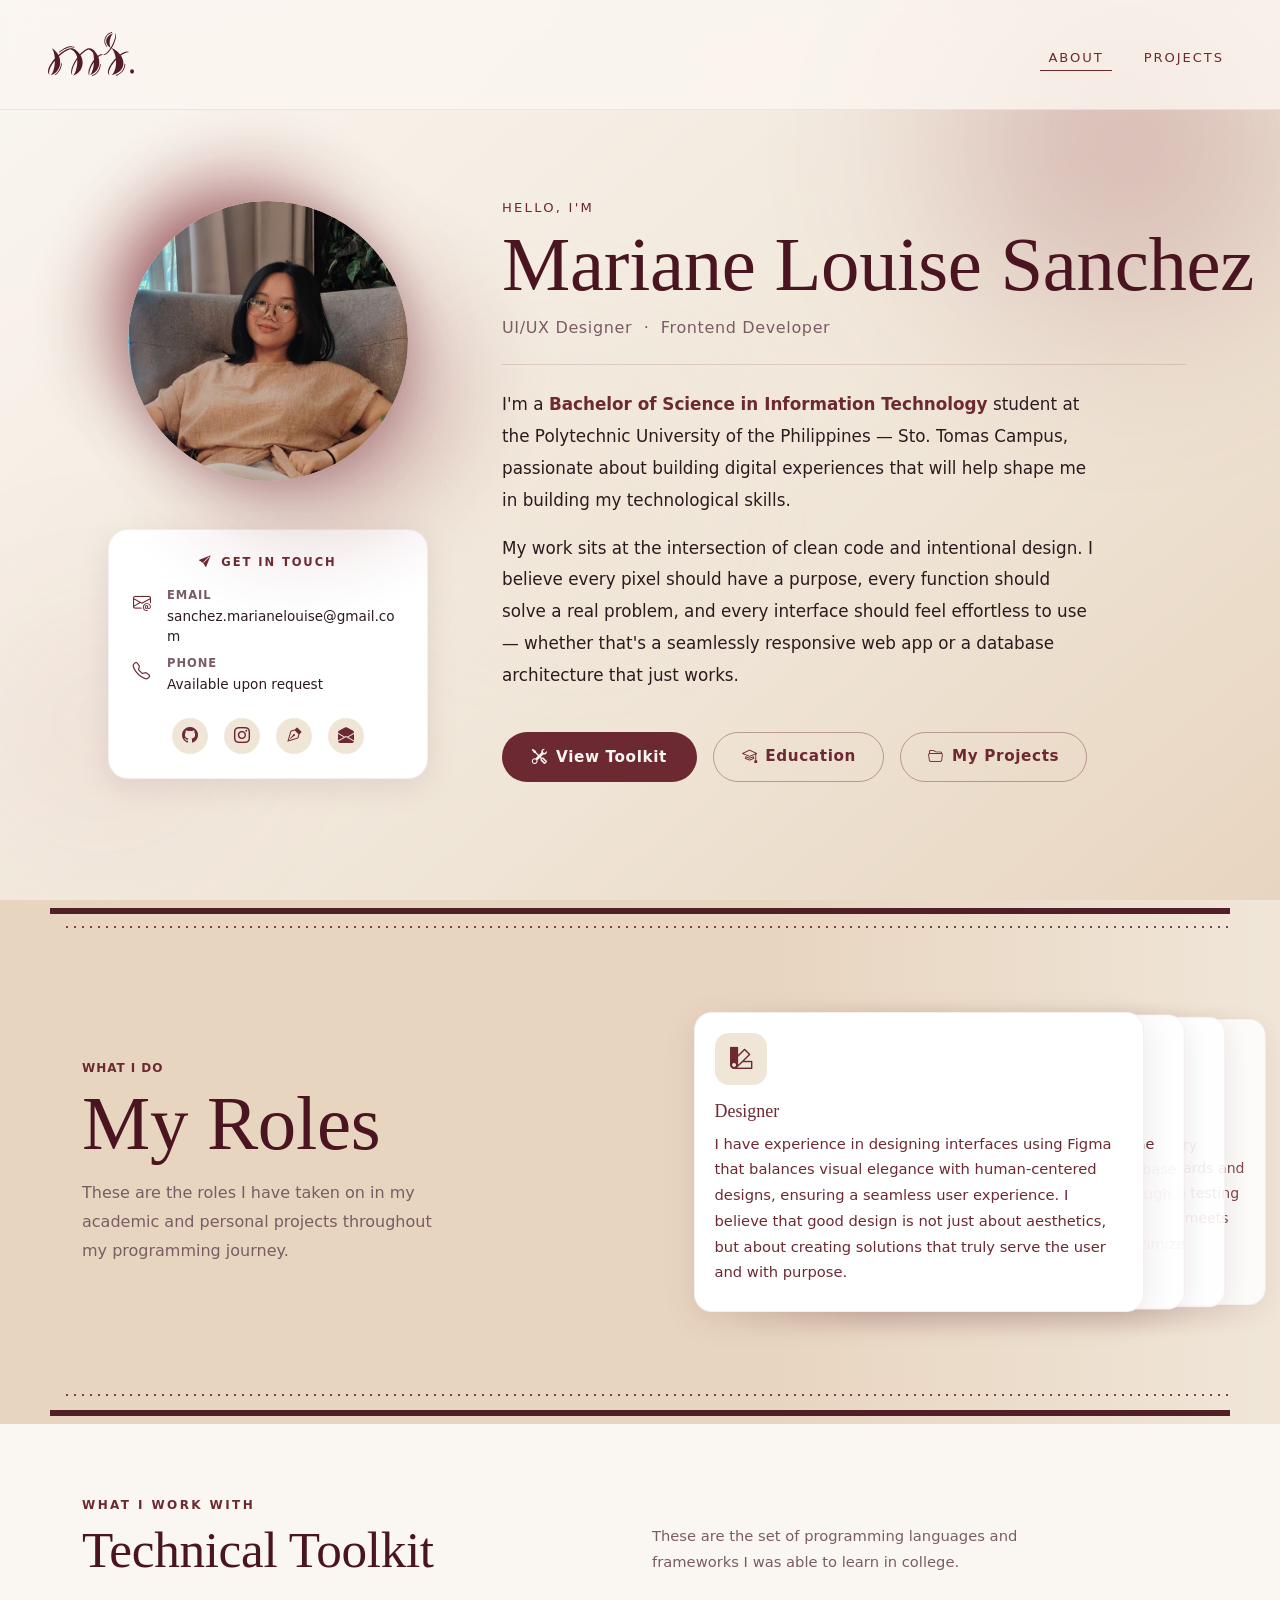
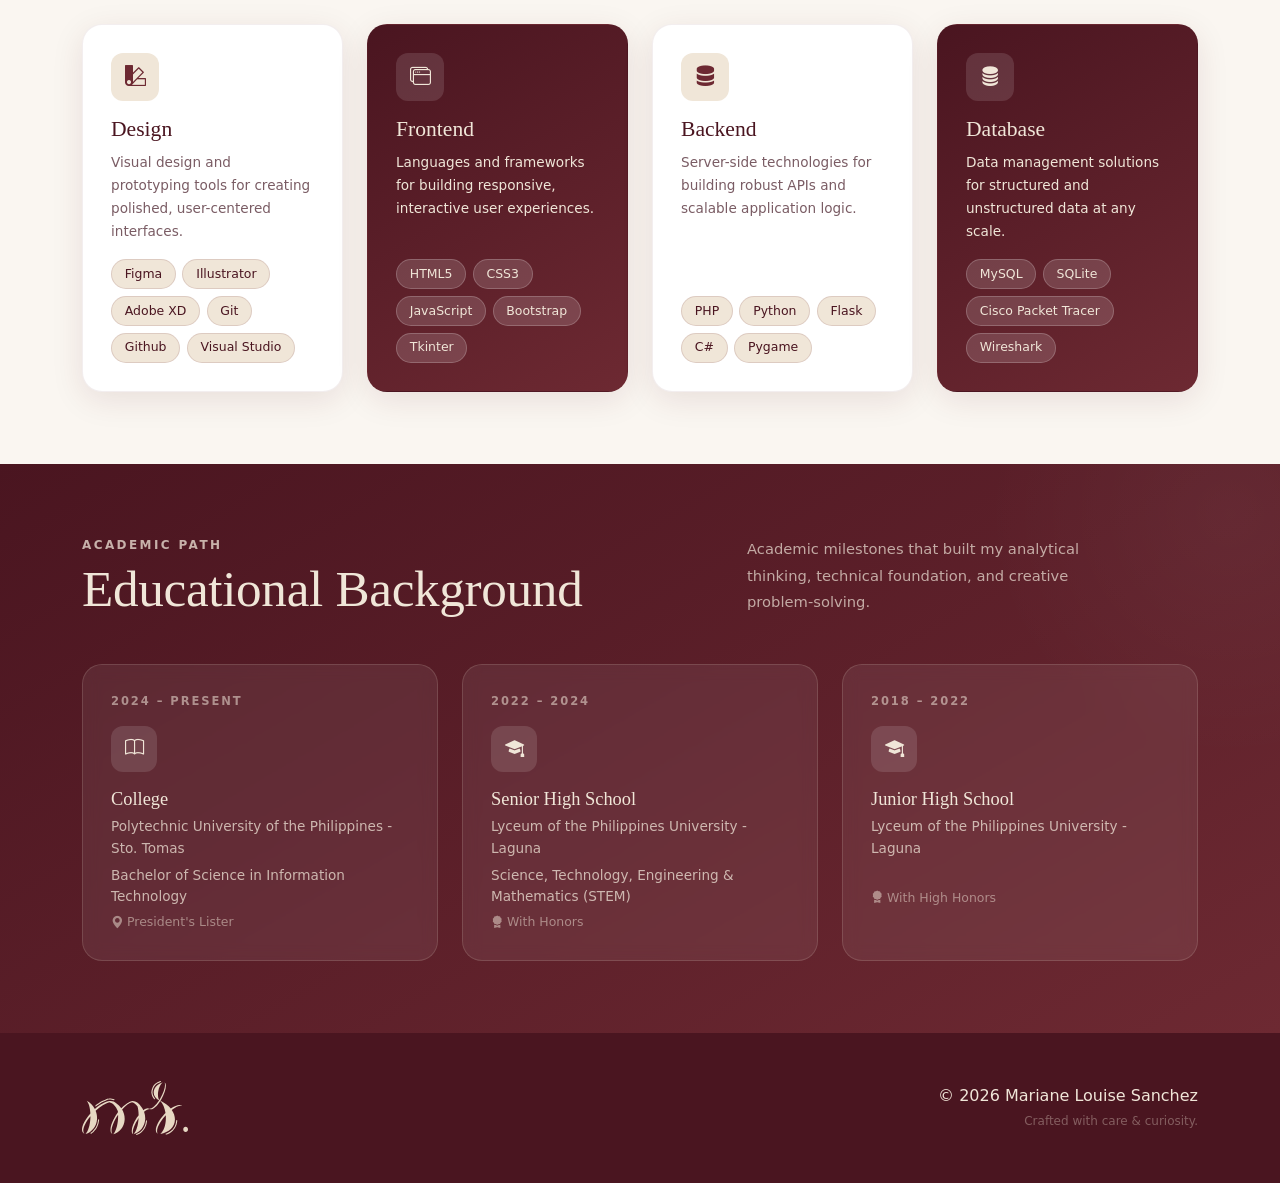
==== commit 0160543c: "Initial Commit" ====
--- a/index.html
+++ b/index.html
@@ -82,7 +82,7 @@
 
           <!-- Contact card -->
           <div class="contact-card mt-5 fade-up mx-auto" style="--delay:0.3s">
-            <p class="contact-label mb-3"><i class="bi bi-send-fill me-2"></i>Get in Touch</p>
+            <p class="contact-label text-center mb-3"><i class="bi bi-send-fill me-2"></i>Get in Touch</p>
             <div class="d-flex align-items-start gap-3 mb-2">
               <i class="bi bi-envelope-at contact-icon"></i>
               <div>
@@ -97,7 +97,7 @@
                 <div class="contact-val">Available upon request</div>
               </div>
             </div>
-            <div class="d-flex gap-3 mt-4">
+            <div class="d-flex justify-content-center gap-3 mt-4">
               <a href="https://github.com/marianelouisesanchez" target="_blank" rel="noopener" class="social-pill" aria-label="GitHub">
                 <i class="bi bi-github"></i>
               </a>
--- a/static/style.css
+++ b/static/style.css
@@ -93,8 +93,8 @@
   backdrop-filter: blur(16px) saturate(140%);
   -webkit-backdrop-filter: blur(16px) saturate(140%);
   border-bottom: 1px solid rgba(109, 41, 50, 0.08);
-  padding-top: 0.9rem;
-  padding-bottom: 0.9rem;
+  padding-top: 14.4px;
+  padding-bottom: 14.4px;
   transition: box-shadow var(--transition);
   z-index: 1400; /* keep navbar above floating elements */
 }
@@ -117,8 +117,8 @@
 .ms-link {
   font-family: var(--ff-body);
   font-weight: 500;
-  font-size: 0.82rem;
-  letter-spacing: 0.12em;
+  font-size: 13.12px;
+  letter-spacing: 1.92px;
   text-transform: uppercase;
   color: var(--maroon) !important;
   position: relative;
@@ -321,15 +321,15 @@
   background: linear-gradient(145deg, var(--beige-warm) 0%, rgba(109,41,50,0.25) 100%);
 }
 .portrait-icon {
-  font-size: 7rem;
+  font-size: 112px;
   color: rgba(109, 41, 50, 0.35);
 }
 .portrait-badge {
   position: absolute;
   background: var(--white);
   border-radius: var(--radius-pill);
-  padding: 0.4rem 0.9rem;
-  font-size: 0.78rem;
+  padding: 6.4px 14.4px;
+  font-size: 12.48px;
   font-weight: 500;
   box-shadow: var(--shadow-soft);
   white-space: nowrap;
@@ -337,7 +337,7 @@
 }
 .badge-avail {
   top: 18px; right: -30px;
-  display: flex; align-items: center; gap: 0.4rem;
+  display: flex; align-items: center; gap: 6.4px;
   color: #2a6e3f;
 }
 .badge-dot {
@@ -376,34 +376,35 @@
 .contact-card {
   background: var(--white);
   border-radius: var(--radius-card);
-  padding: 1.5rem;
+  padding: 24px;
   box-shadow: var(--shadow-soft);
   border: 1px solid rgba(109, 41, 50, 0.08);
   max-width: 320px;
+  text-align: left;
 }
 .contact-label {
-  font-size: 0.72rem;
+  font-size: 11.52px;
   font-weight: 600;
-  letter-spacing: 0.12em;
+  letter-spacing: 1.92px;
   text-transform: uppercase;
   color: var(--maroon);
 }
 .contact-icon {
-  font-size: 1.1rem;
+  font-size: 17.6px;
   color: var(--maroon);
   margin-top: 3px;
   flex-shrink: 0;
 }
 .contact-key {
-  font-size: 0.72rem;
+  font-size: 11.52px;
   font-weight: 600;
-  letter-spacing: 0.06em;
+  letter-spacing: 0.96px;
   text-transform: uppercase;
   color: var(--text-muted);
   margin-bottom: 2px;
 }
 .contact-val {
-  font-size: 0.85rem;
+  font-size: 13.6px;
   color: var(--text-dark);
   word-break: break-all;
 }
@@ -414,7 +415,7 @@
   color: var(--maroon);
   display: flex; align-items: center; justify-content: center;
   text-decoration: none;
-  font-size: 1rem;
+  font-size: 16px;
   transition: background var(--transition), color var(--transition), transform var(--transition);
 }
 .social-pill:hover {
@@ -429,28 +430,28 @@
 
 /* Hero typography */
 .hero-eyebrow {
-  font-size: 0.82rem;
+  font-size: 13.12px;
   font-weight: 500;
-  letter-spacing: 0.14em;
+  letter-spacing: 2.24px;
   text-transform: uppercase;
   color: var(--maroon);
-  margin-bottom: 0.5rem;
+  margin-bottom: 8px;
 }
 .hero-name {
   font-family: 'Pinyon Script', var(--ff-display);
-  font-size: clamp(3.6rem, 6vw, 5rem);
+  font-size: clamp(57.6px, 6vw, 80px);
   font-weight: 400;
   line-height: 1.02;
   color: var(--maroon-deep);
-  margin-bottom: 0.75rem;
-  letter-spacing: -0.02em;
+  margin-bottom: 12px;
+  letter-spacing: -0.32px;
   white-space: nowrap;
   overflow-wrap: normal;
 }
 .hero-role {
-  font-size: 1rem;
+  font-size: 16px;
   color: var(--text-muted);
-  letter-spacing: 0.04em;
+  letter-spacing: 0.64px;
   margin-bottom: 0;
 }
 .divider-thin {
@@ -458,19 +459,19 @@
   border-top: 1px solid rgba(109, 41, 50, 0.15);
 }
 .hero-body {
-  font-size: 1.05rem;
+  font-size: 16.8px;
   line-height: 1.9;
   color: var(--text-dark);
-  max-width: 72ch;
+  max-width: 576px;
 }
 .hero-body strong { color: var(--maroon); font-weight: 600; }
 
 /* Adjust right column spacing so text moves slightly closer to the right edge on wide screens */
-.hero-right { padding-right: 1rem; }
-.hero-right .hero-body { max-width: 68ch; }
+.hero-right { padding-right: 16px; }
+.hero-right .hero-body { max-width: 544px; }
 @media (min-width: 1200px) {
-  .hero-right { padding-right: 0.75rem; }
-  .hero-right .hero-body { max-width: 74ch; }
+  .hero-right { padding-right: 12px; }
+  .hero-right .hero-body { max-width: 592px; }
 }
 
 /* Align the right column content to the bottom on large screens so text sits lower in the hero */
@@ -491,11 +492,11 @@
   color: var(--ivory) !important;
   border: none;
   border-radius: var(--radius-pill);
-  padding: 0.85rem 1.9rem;
-  font-size: 0.95rem;
+  padding: 13.6px 30.4px;
+  font-size: 15.2px;
   font-weight: 600;
   text-decoration: none;
-  letter-spacing: 0.04em;
+  letter-spacing: 0.64px;
   transition: background var(--transition), transform var(--transition), box-shadow var(--transition);
 }
 .ms-btn-primary:hover {
@@ -508,11 +509,11 @@
   color: var(--maroon) !important;
   border: 1px solid rgba(109, 41, 50, 0.4);
   border-radius: var(--radius-pill);
-  padding: 0.75rem 1.7rem;
-  font-size: 0.95rem;
+  padding: 12px 27.2px;
+  font-size: 15.2px;
   font-weight: 600;
   text-decoration: none;
-  letter-spacing: 0.04em;
+  letter-spacing: 0.64px;
   transition: all var(--transition);
 }
 .ms-btn-outline:hover {
@@ -535,8 +536,8 @@
 /* Decorative double border: thick solid outer line and thinner dotted inner line */
 .ms-what-section {
   position: relative;
-  padding-top: 2.25rem; /* ensure space for the decorative lines */
-  padding-bottom: 2.25rem;
+  padding-top: 36px; /* ensure space for the decorative lines */
+  padding-bottom: 36px;
   overflow: visible;
   /* subtle right-side gradient to lighter beige */
   background: linear-gradient(90deg, var(--beige-warm) 0%, var(--beige-warm) 60%, var(--beige) 100%);
@@ -568,7 +569,7 @@
 .what-card {
   background: var(--white);
   border-radius: var(--radius-card);
-  padding: 2rem;
+  padding: 32px;
   border: 1px solid rgba(109, 41, 50, 0.07);
   box-shadow: var(--shadow-soft);
   transition: transform var(--transition), box-shadow var(--transition);
@@ -592,17 +593,17 @@
   background: var(--beige);
   color: var(--maroon);
   display: flex; align-items: center; justify-content: center;
-  font-size: 1.4rem;
+  font-size: 22.4px;
 }
 .what-title {
   font-family: var(--ff-display);
-  font-size: 1.5rem;
+  font-size: 24px;
   font-weight: 500;
   color: var(--maroon-deep);
-  margin-bottom: 0.5rem;
+  margin-bottom: 8px;
 }
 .what-body {
-  font-size: 0.9rem;
+  font-size: 14.4px;
   line-height: 1.75;
   color: var(--text-muted);
   margin: 0;
@@ -614,12 +615,12 @@
    ============================================================ */
 .card-carousel {
   display: flex;
-  gap: 1.5rem;
+  gap: 24px;
   overflow-x: auto;
   overflow-y: visible; /* allow shadows and rounded corners to show */
   -webkit-overflow-scrolling: touch;
   scroll-snap-type: x mandatory;
-  padding-bottom: 0.5rem;
+  padding-bottom: 8px;
   align-items: stretch; /* ensure items fill vertically */
   scroll-behavior: smooth;
   padding-left: 6vw; padding-right: 6vw; /* give space so first/last can center better */
@@ -632,11 +633,11 @@
 .carousel-item.active .what-card { transform: translateY(-6px) scale(1.01); box-shadow: 0 20px 40px rgba(74,21,32,0.18); z-index: 6; }
 
 /* Larger left column influence: make title sit comfortably and match hero sizing */
-.ms-what-section .section-eyebrow { letter-spacing: 0.06em; }
-.ms-what-section .section-title { line-height: 1; font-size: clamp(3.6rem, 6vw, 5rem); }
+.ms-what-section .section-eyebrow { letter-spacing: 0.96px; }
+.ms-what-section .section-title { line-height: 1; font-size: clamp(57.6px, 6vw, 80px); }
 
 /* Make the section subtitle match hero role sizing */
-.ms-what-section .section-sub { font-size: 1rem; line-height: 1.8; }
+.ms-what-section .section-sub { font-size: 16px; line-height: 1.8; }
 
 /* Drag cursor states */
 .card-carousel { cursor: grab; }
@@ -668,14 +669,14 @@
 
 .card-stack { position: relative; width: 100%; height: 380px; display: flex; align-items: center; justify-content: center; }
 .stack-item { position: absolute; left: 50%; top: 50%; transform: translate(-50%, -50%); transition: transform 300ms var(--transition), opacity 260ms ease; }
-.stack-card { width: 450px; height: 300px; border-radius: 18px; box-shadow: var(--shadow-soft); overflow: visible; display: flex; flex-direction: column; padding: 1.25rem; background: var(--white); }
+.stack-card { width: 450px; height: 300px; border-radius: 18px; box-shadow: var(--shadow-soft); overflow: visible; display: flex; flex-direction: column; padding: 20px; background: var(--white); }
 .stack-item[data-index="0"] { transform: translate(calc(-50% + 0px), -50%) translateZ(0); z-index: 5; }
 .stack-item[data-index="1"] { transform: translate(calc(-50% + 44px), -50%) scale(0.985); z-index: 4; opacity: 0.95; }
 .stack-item[data-index="2"] { transform: translate(calc(-50% + 88px), -50%) scale(0.97); z-index: 3; opacity: 0.9; }
 .stack-item[data-index="3"] { transform: translate(calc(-50% + 132px), -50%) scale(0.955); z-index: 2; opacity: 0.85; }
 
-.stack-card .what-title { font-size: 1.12rem; }
-.stack-card .what-body { font-size: 0.92rem; }
+.stack-card .what-title { font-size: 17.92px; }
+.stack-card .what-body { font-size: 14.72px; }
 
 /* Card text should be maroon for stacked cards */
 .stack-card .what-title,
@@ -741,30 +742,30 @@
    SECTION SHARED TYPOGRAPHY
    ============================================================ */
 .section-eyebrow {
-  font-size: 0.75rem;
+  font-size: 12px;
   font-weight: 600;
-  letter-spacing: 0.15em;
+  letter-spacing: 2.4px;
   text-transform: uppercase;
   color: var(--maroon);
-  margin-bottom: 0.6rem;
+  margin-bottom: 9.6px;
 }
 .section-eyebrow--light { color: rgba(240, 230, 216, 0.75); }
 .section-title {
   font-family: 'Pinyon Script', var(--ff-display);
-  font-size: clamp(2.2rem, 4vw, 3.4rem);
+  font-size: clamp(35.2px, 4vw, 54.4px);
   font-weight: 400;
   line-height: 1.02;
-  letter-spacing: -0.02em;
+  letter-spacing: -0.32px;
   color: var(--maroon-deep);
   margin-bottom: 0;
 }
 .section-title--light { color: var(--beige); }
 .section-title--light em { color: rgba(240, 230, 216, 0.85); }
 .section-sub {
-  font-size: 0.92rem;
+  font-size: 14.72px;
   line-height: 1.8;
   color: var(--text-muted);
-  max-width: 46ch;
+  max-width: 368px;
   margin: 0;
 }
 .section-sub--light { color: rgba(240, 230, 216, 0.70); }
@@ -779,20 +780,20 @@
 /* Ensure toolkit headers match sizing used in the "What I do" section */
 .ms-toolkit-section .section-title {
   font-family: 'Pinyon Script', var(--ff-display);
-  font-size: clamp(2.2rem, 4vw, 3.4rem);
+  font-size: clamp(35.2px, 4vw, 54.4px);
   line-height: 1.02;
   color: var(--maroon-deep);
 }
 .ms-toolkit-section .section-sub {
-  font-size: 0.92rem;
+  font-size: 14.72px;
   line-height: 1.8;
   color: var(--text-muted);
-  max-width: 46ch;
+  max-width: 368px;
 }
 .tk-card {
   background: var(--white);
   border-radius: var(--radius-card);
-  padding: 1.75rem;
+  padding: 28px;
   border: 1px solid rgba(109, 41, 50, 0.08);
   box-shadow: var(--shadow-soft);
   display: flex;
@@ -844,17 +845,17 @@
   background: var(--beige);
   color: var(--maroon);
   display: flex; align-items: center; justify-content: center;
-  font-size: 1.3rem;
+  font-size: 20.8px;
 }
 .tk-card-title {
   font-family: var(--ff-display);
-  font-size: 1.35rem;
+  font-size: 21.6px;
   font-weight: 500;
   color: var(--maroon-deep);
-  margin-bottom: 0.5rem;
+  margin-bottom: 8px;
 }
 .tk-card-body {
-  font-size: 0.85rem;
+  font-size: 13.6px;
   line-height: 1.7;
   color: var(--text-muted);
   margin: 0;
@@ -863,17 +864,17 @@
 .tk-chips {
   display: flex;
   flex-wrap: wrap;
-  gap: 0.4rem;
+  gap: 6.4px;
 }
 .tk-chip {
   display: inline-flex;
   align-items: center;
-  padding: 0.3rem 0.8rem;
+  padding: 4.8px 12.8px;
   border-radius: var(--radius-pill);
   background: var(--beige);
   color: var(--maroon-deep);
   border: 1px solid rgba(109, 41, 50, 0.14);
-  font-size: 0.78rem;
+  font-size: 12.48px;
   font-weight: 500;
   transition: background var(--transition), color var(--transition);
 }
@@ -896,14 +897,14 @@
 .learning-strip {
   background: var(--beige);
   border-radius: var(--radius-card);
-  padding: 1rem 1.5rem;
+  padding: 16px 24px;
   border: 1px dashed rgba(109, 41, 50, 0.20);
 }
 .learning-label {
-  font-size: 0.82rem;
+  font-size: 13.12px;
   font-weight: 600;
   color: var(--maroon);
-  letter-spacing: 0.04em;
+  letter-spacing: 0.64px;
 }
 
 /* ============================================================
@@ -936,7 +937,7 @@
   background: rgba(255,255,255,0.07);
   border: 1px solid rgba(240, 230, 216, 0.15);
   border-radius: var(--radius-card);
-  padding: 1.75rem;
+  padding: 28px;
   color: var(--beige);
   position: relative;
   transition: background var(--transition), transform var(--transition);
@@ -947,12 +948,12 @@
   transform: translateY(-4px);
 }
 .edu-card-year {
-  font-size: 0.72rem;
+  font-size: 11.52px;
   font-weight: 600;
-  letter-spacing: 0.12em;
+  letter-spacing: 1.92px;
   text-transform: uppercase;
   color: rgba(240, 230, 216, 0.55);
-  margin-bottom: 1rem;
+  margin-bottom: 16px;
 }
 .edu-icon-wrap {
   width: 46px; height: 46px;
@@ -960,23 +961,23 @@
   background: rgba(255,255,255,0.12);
   color: var(--beige);
   display: flex; align-items: center; justify-content: center;
-  font-size: 1.2rem;
+  font-size: 19.2px;
 }
 .edu-card-title {
   font-family: var(--ff-display);
-  font-size: 1.15rem;
+  font-size: 18.4px;
   font-weight: 500;
   color: var(--beige);
-  margin-bottom: 0.4rem;
+  margin-bottom: 6.4px;
 }
 .edu-degree {
-  font-size: 0.85rem;
+  font-size: 13.6px;
   line-height: 1.6;
   color: rgba(240, 230, 216, 0.75);
-  margin-bottom: 0.3rem;
+  margin-bottom: 4.8px;
 }
 .edu-campus {
-  font-size: 0.78rem;
+  font-size: 12.48px;
   color: rgba(240, 230, 216, 0.50);
   margin: 0;
 }
@@ -986,23 +987,23 @@
   background: rgba(255,255,255,0.06);
   border: 1px solid rgba(240, 230, 216, 0.12);
   border-radius: 14px;
-  padding: 1rem 1.2rem;
+  padding: 16px 19.2px;
   transition: background var(--transition);
 }
 .cert-card:hover { background: rgba(255,255,255,0.11); }
 .cert-icon {
-  font-size: 1.5rem;
+  font-size: 24px;
   color: var(--beige-warm);
   flex-shrink: 0;
 }
 .cert-name {
-  font-size: 0.85rem;
+  font-size: 13.6px;
   font-weight: 500;
   color: var(--beige);
   margin-bottom: 2px;
 }
 .cert-issuer {
-  font-size: 0.75rem;
+  font-size: 12px;
   color: rgba(240, 230, 216, 0.50);
 }
 
@@ -1019,7 +1020,7 @@
   display: block;
 }
 .footer-copy-sub {
-  font-size: 0.75rem;
+  font-size: 12px;
   color: rgba(240, 230, 216, 0.35);
 }
 
@@ -1028,25 +1029,25 @@
    ============================================================ */
 @media (max-width: 991.98px) {
   .ms-hero { padding-top: 90px; }
-  .portrait-wrap { margin-bottom: 1rem; }
-  .hero-name { font-size: 2.8rem; }
+  .portrait-wrap { margin-bottom: 16px; }
+  .hero-name { font-size: 44.8px; }
   .badge-avail { right: -10px; }
   .badge-exp  { left: -10px; }
 }
 @media (max-width: 767.98px) {
   .portrait-wrap { width: 220px; }
   .portrait-img { width: 220px; height: 220px; }
-  .ms-hero { min-height: auto; padding-bottom: 3rem; }
+  .ms-hero { min-height: auto; padding-bottom: 48px; }
   .scroll-cue { display: none; }
-  .stat-number { font-size: 1.8rem; }
-  .section-title { font-size: 2rem; }
-  .hero-name { font-size: 2.2rem; }
+  .stat-number { font-size: 28.8px; }
+  .section-title { font-size: 32px; }
+  .hero-name { font-size: 35.2px; }
   .hero-name { white-space: normal; }
 }
 @media (max-width: 575.98px) {
-  .hero-body { font-size: 0.92rem; }
-  .tk-card { padding: 1.3rem; }
-  .edu-card { padding: 1.3rem; }
+  .hero-body { font-size: 14.72px; }
+  .tk-card { padding: 20.8px; }
+  .edu-card { padding: 20.8px; }
 }
 
 /* Floating coding icons scattered around the about section */
@@ -1128,8 +1129,8 @@
   min-height: 40vh;
   display: flex;
   align-items: flex-end;
-  padding-top: calc(var(--nav-height) + 5rem);
-  padding-bottom: 3.5rem;
+  padding-top: calc(var(--nav-height) + 80px);
+  padding-bottom: 56px;
   /* Dark red hero: deep maroon to mid-maroon gradient */
   background: linear-gradient(140deg, var(--maroon-deep) 0%, var(--maroon) 55%, var(--maroon-mid) 100%);
   color: var(--ivory);
@@ -1157,26 +1158,41 @@
   pointer-events: none;
 }
 .proj-page-eyebrow {
-  font-size: 0.75rem;
+  font-size: 12px;
   font-weight: 600;
-  letter-spacing: 0.15em;
+  letter-spacing: 2.4px;
   text-transform: uppercase;
   color: rgba(255,255,255,0.92);
-  margin-bottom: 0.5rem;
+  margin-bottom: 8px;
 }
 .proj-page-title {
   font-family: 'Pinyon Script', var(--ff-display);
-  font-size: clamp(3.4rem, 7vw, 5.8rem);
+  font-size: clamp(54.4px, 7vw, 92.8px);
   font-weight: 400;
   line-height: 1;
   color: var(--ivory);
-  margin-bottom: 1rem;
+  margin-bottom: 16px;
 }
 .proj-page-sub {
-  font-size: 1rem;
+  font-size: 16px;
   color: rgba(255,255,255,0.85);
-  max-width: 67ch;
+  max-width: 536px;
   line-height: 1.8;
+}
+
+.proj-back-btn {
+  font-size: 0.78rem;
+  line-height: 1.2;
+  padding: 0.55rem 1.1rem;
+  letter-spacing: 0.02em;
+  border-width: 1px;
+}
+
+@media (max-width: 575.98px) {
+  .proj-back-btn {
+    font-size: 0.72rem;
+    padding: 0.45rem 0.9rem;
+  }
 }
 
 /* ══════════════════════════════
@@ -1184,7 +1200,7 @@
 ═══════════════════════════════ */
 .proj-collage-section {
   background: var(--ivory);
-  padding: 4rem 0 7rem;
+  padding: 64px 0 112px;
   position: relative;
   overflow: visible;
 }
@@ -1220,8 +1236,8 @@
 .proj-count-strip {
   display: flex;
   align-items: center;
-  gap: 0.6rem;
-  margin-bottom: 2.8rem;
+  gap: 9.6px;
+  margin-bottom: 44.8px;
 }
 .proj-count-line {
   flex: 1;
@@ -1229,9 +1245,9 @@
   background: rgba(109, 41, 50, 0.12);
 }
 .proj-count-text {
-  font-size: 0.78rem;
+  font-size: 12.48px;
   font-weight: 600;
-  letter-spacing: 0.12em;
+  letter-spacing: 1.92px;
   text-transform: uppercase;
   color: var(--text-muted);
 }
@@ -1239,33 +1255,23 @@
 /* ── ABSTRACT COLLAGE GRID ── */
 .proj-masonry {
   display: grid;
-  grid-template-columns: 0.6fr 0.55fr 0.55fr 0.65fr;
-  grid-template-rows: 210px 185px 165px;
-  gap: 1rem;
+  grid-template-columns: repeat(4, minmax(0, 1fr));
+  grid-auto-rows: 260px;
+  gap: 16px;
 }
 .proj-tile { display: block; min-width: 0; min-height: 0; }
-.proj-tile:nth-child(1) { grid-column: 1 / 3; grid-row: 1 / 3; }
-.proj-tile:nth-child(2) { grid-column: 3;     grid-row: 1;     }
-.proj-tile:nth-child(3) { grid-column: 4;     grid-row: 1;     }
-.proj-tile:nth-child(4) { grid-column: 3 / 5; grid-row: 2 / 4; }
-.proj-tile:nth-child(5) { grid-column: 1;     grid-row: 3;     }
-.proj-tile:nth-child(6) { grid-column: 2;     grid-row: 3;     }
 
 @media (max-width: 991.98px) {
   .proj-masonry {
-    grid-template-columns: 1fr 1fr;
-    grid-template-rows: 260px 200px 200px;
+    grid-template-columns: repeat(2, minmax(0, 1fr));
+    grid-auto-rows: 240px;
   }
-  .proj-tile:nth-child(1) { grid-column: 1 / 3; grid-row: 1; }
-  .proj-tile:nth-child(2) { grid-column: 1;     grid-row: 2; }
-  .proj-tile:nth-child(3) { grid-column: 2;     grid-row: 2; }
-  .proj-tile:nth-child(4) { grid-column: 1 / 3; grid-row: 3; }
-  .proj-tile:nth-child(5) { display: none; }
-  .proj-tile:nth-child(6) { display: none; }
 }
 @media (max-width: 575.98px) {
-  .proj-masonry { grid-template-columns: 1fr; grid-template-rows: repeat(6, 220px); }
-  .proj-tile:nth-child(n) { grid-column: 1 !important; grid-row: auto !important; display: block !important; }
+  .proj-masonry {
+    grid-template-columns: 1fr;
+    grid-auto-rows: 220px;
+  }
 }
 
 /* The card itself stretches to fill its tile */
@@ -1293,37 +1299,38 @@
 }
 .proj-card:hover { transform: translateY(-4px) scale(1.012); box-shadow: var(--shadow-card); }
 
-.proj-thumb { flex: 1; width: 100%; background: linear-gradient(145deg, var(--beige-warm) 0%, rgba(109,41,50,0.10) 100%); display:flex; flex-direction:column; align-items:center; justify-content:center; gap:0.7rem; position:relative; }
-.proj-thumb-icon { font-size: 3rem; color: rgba(109, 41, 50, 0.18); line-height:1; }
-.proj-thumb-label { font-size: 0.68rem; font-weight:600; letter-spacing:0.12em; text-transform:uppercase; color: rgba(109, 41, 50, 0.25); }
+.proj-thumb { flex: 1; width: 100%; background: linear-gradient(145deg, var(--beige-warm) 0%, rgba(109,41,50,0.10) 100%); display:flex; flex-direction:column; align-items:center; justify-content:center; gap:11.2px; position:relative; }
+.proj-thumb-icon { font-size: 48px; color: rgba(109, 41, 50, 0.18); line-height:1; }
+.proj-thumb-label { font-size: 10.88px; font-weight:600; letter-spacing:1.92px; text-transform:uppercase; color: rgba(109, 41, 50, 0.25); }
 
 .proj-overlay { position:absolute; inset:0; background: rgba(74,21,32,0); display:flex; align-items:center; justify-content:center; transition: background 0.32s ease; }
-.proj-overlay-inner { opacity:0; transform:scale(0.86); transition: opacity 0.28s ease, transform 0.28s ease; display:flex; flex-direction:column; align-items:center; gap:0.4rem; }
-.proj-overlay-inner i { font-size: 2rem; color: var(--white); }
-.proj-overlay-inner span { font-size:0.75rem; font-weight:600; letter-spacing:0.1em; text-transform:uppercase; color: rgba(255,255,255,0.85); }
+.proj-overlay-inner { opacity:0; transform:scale(0.86); transition: opacity 0.28s ease, transform 0.28s ease; display:flex; flex-direction:column; align-items:center; gap:6.4px; }
+.proj-overlay-inner i { font-size: 32px; color: var(--white); }
+.proj-overlay-inner span { font-size:12px; font-weight:600; letter-spacing:1.6px; text-transform:uppercase; color: rgba(255,255,255,0.85); }
 .proj-card:hover .proj-overlay { background: rgba(74, 21, 32, 0.55); }
 .proj-card:hover .proj-overlay-inner { opacity:1; transform:scale(1); }
 
-.proj-type-badge { position:absolute; bottom:12px; left:12px; background: var(--maroon); color: var(--ivory); font-size:0.66rem; font-weight:600; letter-spacing:0.08em; text-transform:uppercase; padding:0.28rem 0.75rem; border-radius: var(--radius-pill); z-index:2; }
-.proj-year-badge { position:absolute; bottom:12px; right:12px; background: rgba(255,255,255,0.92); color: var(--text-muted); font-size:0.66rem; font-weight:500; padding:0.28rem 0.7rem; border-radius:var(--radius-pill); border:1px solid rgba(109,41,50,0.10); z-index:2; }
-.proj-card-footer { padding:0.85rem 1rem; background: var(--white); border-top:1px solid rgba(109,41,50,0.06); }
-.proj-card-name { font-family: var(--ff-display); font-size:1.05rem; font-weight:500; color:var(--maroon-deep); margin:0; line-height:1.2; }
-.proj-card-tag { font-size:0.72rem; color:var(--text-muted); margin:0; }
+.proj-type-badge { position:absolute; bottom:12px; left:12px; background: var(--maroon); color: var(--ivory); font-size:10.56px; font-weight:600; letter-spacing:1.28px; text-transform:uppercase; padding:4.48px 12px; border-radius: var(--radius-pill); z-index:2; }
+.proj-year-badge { position:absolute; bottom:12px; right:12px; background: rgba(255,255,255,0.92); color: var(--text-muted); font-size:10.56px; font-weight:500; padding:4.48px 11.2px; border-radius:var(--radius-pill); border:1px solid rgba(109,41,50,0.10); z-index:2; }
+.proj-card-footer { padding:13.6px 16px; background: var(--white); border-top:1px solid rgba(109,41,50,0.06); }
+.proj-card-name { font-family: var(--ff-display); font-size:16.8px; font-weight:500; color:var(--maroon-deep); margin:0; line-height:1.2; }
+.proj-card-tag { font-size:11.52px; color:var(--text-muted); margin:0; }
 
 /* Modal styles */
 .proj-modal .modal-content { background: var(--ivory); border:none; border-radius: calc(var(--radius-card) + 4px); box-shadow: 0 32px 80px rgba(74,21,32,0.22); overflow:hidden; }
 .proj-modal .modal-body { padding:0; }
 .proj-modal-grid { display:flex; flex-wrap:nowrap; min-height:480px; }
 .proj-modal-media { flex:0 0 72%; position:relative; background: var(--beige-warm); }
-.proj-modal-details { flex:0 0 28%; background: linear-gradient(180deg, var(--maroon-deep) 0%, var(--maroon) 100%); color: var(--ivory); padding:2rem 1.75rem; display:flex; flex-direction:column; gap:0; overflow-y:auto; }
-@media (max-width: 767.98px) { .proj-modal-grid { flex-wrap:wrap; } .proj-modal-media { flex:0 0 100%; min-height:260px; } .proj-modal-details { flex:0 0 100%; padding:1.5rem 1.25rem; } }
+.proj-modal-details { flex:0 0 28%; background: linear-gradient(180deg, var(--maroon-deep) 0%, var(--maroon) 100%); color: var(--ivory); padding:32px 28px; display:flex; flex-direction:column; gap:0; overflow-y:auto; }
+.proj-link-btn { align-self:center; margin-top:auto; padding:0.55rem 1.1rem; font-size:0.85rem; }
+@media (max-width: 767.98px) { .proj-modal-grid { flex-wrap:wrap; } .proj-modal-media { flex:0 0 100%; min-height:260px; } .proj-modal-details { flex:0 0 100%; padding:24px 20px; } }
 
 .proj-modal .carousel { height:100%; }
 .proj-modal .carousel-inner { height:100%; }
 .proj-modal .carousel-item { height:100%; }
-.proj-modal .carousel-item-placeholder { height:100%; min-height:380px; background: linear-gradient(145deg, var(--beige-warm), rgba(109,41,50,0.06)); display:flex; flex-direction:column; align-items:center; justify-content:center; gap:1rem; }
-.proj-modal .carousel-item-placeholder i { font-size:3.8rem; color: rgba(109, 41, 32, 0.20); }
-.proj-modal .carousel-item-placeholder p { font-size:0.8rem; color: rgba(109, 41, 50, 0.30); letter-spacing:0.08em; font-weight:500; text-transform:uppercase; margin:0; }
+.proj-modal .carousel-item-placeholder { height:100%; min-height:380px; background: linear-gradient(145deg, var(--beige-warm), rgba(109,41,50,0.06)); display:flex; flex-direction:column; align-items:center; justify-content:center; gap:16px; }
+.proj-modal .carousel-item-placeholder i { font-size:60.8px; color: rgba(109, 41, 32, 0.20); }
+.proj-modal .carousel-item-placeholder p { font-size:12.8px; color: rgba(109, 41, 50, 0.30); letter-spacing:1.28px; font-weight:500; text-transform:uppercase; margin:0; }
 .proj-modal .carousel-control-prev, .proj-modal .carousel-control-next { width:40px; height:40px; background: var(--white); border-radius:50%; box-shadow: var(--shadow-soft); top:50%; transform: translateY(-50%); opacity:1; }
 .proj-modal .carousel-control-prev { left:10px; } .proj-modal .carousel-control-next { right:10px; }
 .proj-modal .carousel-control-prev-icon, .proj-modal .carousel-control-next-icon { filter: invert(18%) sepia(23%) saturate(1300%) hue-rotate(310deg) brightness(70%); width:14px; height:14px; }
@@ -1356,20 +1363,20 @@
 .proj-slideshow .proj-nav--next { right:12px; }
 .proj-nav svg { width:16px; height:16px; fill: var(--maroon); }
 
-.modal-proj-title { font-family: var(--ff-display); font-size:1.65rem; font-weight:500; color:var(--ivory); margin-bottom:1rem; line-height:1.15; }
-.modal-proj-desc { font-size:0.88rem; line-height:1.8; color: rgba(255,255,255,0.72); margin-bottom:1.2rem; }
-.modal-meta { display:flex; flex-direction:column; gap:0.5rem; margin-bottom:1.2rem; }
-.modal-meta-item { display:flex; align-items:flex-start; gap:0.5rem; font-size:0.8rem; }
-.modal-meta-item .bi { color: rgba(255,255,255,0.25); font-size:0.88rem; margin-top:1px; flex-shrink:0; }
-.modal-meta-key { font-weight:600; color: rgba(255,255,255,0.55); margin-right:0.3rem; }
+.modal-proj-title { font-family: var(--ff-display); font-size:26.4px; font-weight:500; color:var(--ivory); margin-bottom:16px; line-height:1.15; }
+.modal-proj-desc { font-size:14.08px; line-height:1.8; color: rgba(255,255,255,0.72); margin-bottom:19.2px; }
+.modal-meta { display:flex; flex-direction:column; gap:8px; margin-bottom:19.2px; }
+.modal-meta-item { display:flex; align-items:flex-start; gap:8px; font-size:12.8px; }
+.modal-meta-item .bi { color: rgba(255,255,255,0.25); font-size:14.08px; margin-top:1px; flex-shrink:0; }
+.modal-meta-key { font-weight:600; color: rgba(255,255,255,0.55); margin-right:4.8px; }
 .modal-meta-val { color: rgba(255,255,255,0.82); }
 
-.lang-chips { display:flex; flex-wrap:wrap; gap:0.3rem; }
-.lang-chip { display:inline-block; padding:0.2rem 0.7rem; border-radius: var(--radius-pill); background: rgba(255,255,255,0.07); color: rgba(255,255,255,0.85); border:1px solid rgba(255,255,255,0.09); font-size:0.72rem; font-weight:500; transition: background var(--transition); }
+.lang-chips { display:flex; flex-wrap:wrap; gap:4.8px; }
+.lang-chip { display:inline-block; padding:3.2px 11.2px; border-radius: var(--radius-pill); background: rgba(255,255,255,0.07); color: rgba(255,255,255,0.85); border:1px solid rgba(255,255,255,0.09); font-size:11.52px; font-weight:500; transition: background var(--transition); }
 .lang-chip:hover { background: rgba(255,255,255,0.14); }
 
-.proj-modal .modal-header { border-bottom:none; padding:0.75rem 1rem 0; position:absolute; top:0; right:0; z-index:10; }
-.proj-modal .btn-close { background-color: var(--white); border-radius:50%; opacity:0.8; width:2rem; height:2rem; padding:0; }
+.proj-modal .modal-header { border-bottom:none; padding:12px 16px 0; position:absolute; top:0; right:0; z-index:10; }
+.proj-modal .btn-close { background-color: var(--white); border-radius:50%; opacity:0.8; width:32px; height:32px; padding:0; }
 .proj-modal .btn-close:hover { opacity:1; }
 
 /* Project card preview image (injected dynamically) */
@@ -1390,14 +1397,14 @@
   object-fit: cover;
 }
 
-.modal-cta-row { margin-top:auto; padding-top:1.4rem; display:flex; gap:0.6rem; flex-wrap:wrap; }
-.modal-cta-btn { display:inline-flex; align-items:center; gap:0.4rem; padding:0.5rem 1.1rem; border-radius: var(--radius-pill); font-size:0.8rem; font-weight:600; text-decoration:none; transition: all var(--transition); }
+.modal-cta-row { margin-top:auto; padding-top:22.4px; display:flex; gap:9.6px; flex-wrap:wrap; }
+.modal-cta-btn { display:inline-flex; align-items:center; gap:6.4px; padding:8px 17.6px; border-radius: var(--radius-pill); font-size:12.8px; font-weight:600; text-decoration:none; transition: all var(--transition); }
 .modal-cta-btn--primary { background: var(--maroon); color: var(--white) !important; border:1px solid transparent; }
 .modal-cta-btn--primary:hover { background: var(--maroon-deep); transform: translateY(-1px); }
 .modal-cta-btn--ghost { background: transparent; color: rgba(255,255,255,0.75) !important; border:1px solid rgba(255,255,255,0.12); }
 .modal-cta-btn--ghost:hover { background: rgba(255,255,255,0.07); color: var(--white) !important; }
 
-.modal-divider { border:none; border-top:1px solid rgba(255,255,255,0.07); margin:1rem 0; }
+.modal-divider { border:none; border-top:1px solid rgba(255,255,255,0.07); margin:16px 0; }
 
 /* Ensure Bootstrap modal and its backdrop sit above the fixed navbar */
 .modal-backdrop {
@@ -1406,4 +1413,3 @@
 .modal {
   z-index: 1420 !important;
 }
-
